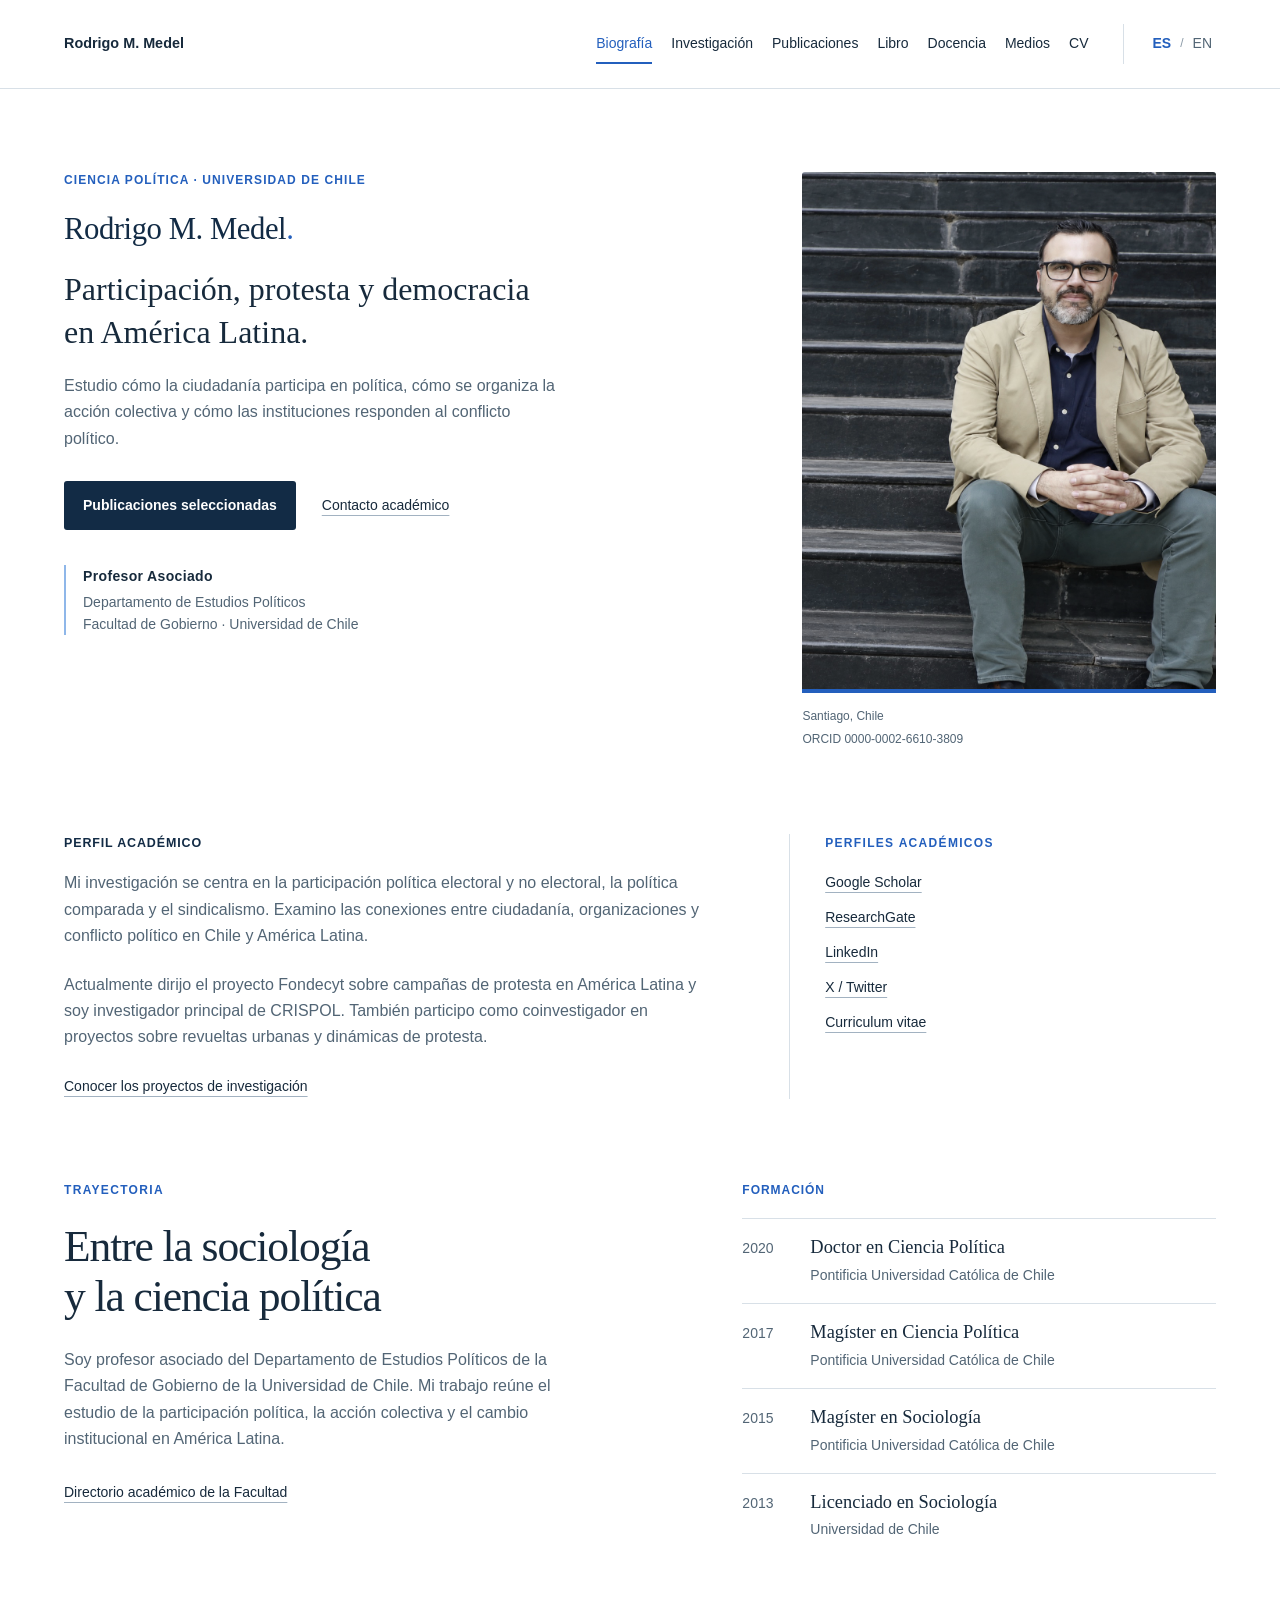
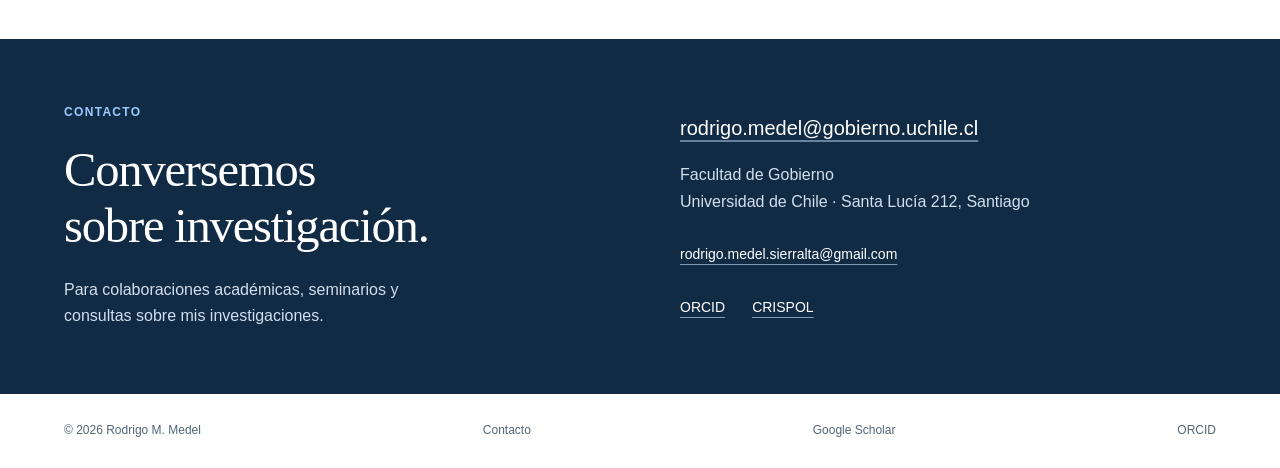
==== index.html @ 1d8770f7 "Add files via upload" ====
<!doctype html>
<html lang="es">
<head>
  <meta charset="utf-8">
  <meta name="viewport" content="width=device-width,initial-scale=1">
  <title>Biografía | Rodrigo M. Medel</title>
  <meta name="description" content="Biografía, formación y contacto de Rodrigo M. Medel, profesor asociado de la Facultad de Gobierno, Universidad de Chile.">
  <meta name="theme-color" content="#122b45">
  <meta property="og:title" content="Biografía | Rodrigo M. Medel">
  <meta property="og:description" content="Biografía, formación y contacto de Rodrigo M. Medel, profesor asociado de la Facultad de Gobierno, Universidad de Chile.">
  <meta property="og:type" content="website">
  <link rel="icon" type="image/svg+xml" href="data:image/svg+xml,%3Csvg xmlns='http://www.w3.org/2000/svg' viewBox='0 0 32 32'%3E%3Crect width='32' height='32' rx='4' fill='%23122b45'/%3E%3Ctext x='16' y='22' text-anchor='middle' font-family='Georgia,serif' font-size='20' fill='white'%3EM%3C/text%3E%3Cpath d='M6 27h20' stroke='%235aacff' stroke-width='2'/%3E%3C/svg%3E">
  <link rel="stylesheet" href="styles.css?v=20261001-1">
  <script src="script.js" defer></script>
  <script type="application/ld+json">{"@context":"https://schema.org","@type":"Person","name":"Rodrigo M. Medel","alternateName":"Rodrigo Medel Sierralta","jobTitle":"Profesor Asociado","affiliation":{"@type":"Organization","name":"Facultad de Gobierno, Universidad de Chile"},"sameAs":["https://orcid.org/0000-0002-6610-3809"],"knowsAbout":["Political participation","Social protest","Labor unions","Political crises","Latin America"]}</script>
</head>
<body data-title-es="Biografía" data-title-en="Biography"><a class="skip-link" href="#contenido" data-en="Skip to content">Saltar al contenido</a><header class="site-header">
    <div class="container header-inner">
      <a href="index.html" class="brand" aria-label="Rodrigo M. Medel, inicio" data-en-aria="Rodrigo M. Medel, home"><span class="brand-name">Rodrigo M. Medel</span></a>
      <nav aria-label="Navegación principal" data-en-aria="Main navigation"><a href="index.html" data-en="Biography" class="active" aria-current="page">Biografía</a><a href="investigacion.html" data-en="Research">Investigación</a><a href="publicaciones.html" data-en="Publications">Publicaciones</a><a href="libro.html" data-en="Book">Libro</a><a href="docencia.html" data-en="Teaching">Docencia</a><a href="medios.html" data-en="Media">Medios</a><a href="cv.html" data-en="CV">CV</a></nav>
      <div class="language-switch" role="group" aria-label="Idioma / Language">
        <button type="button" data-lang="es" aria-pressed="true" aria-label="Español">ES</button><span aria-hidden="true">/</span><button type="button" data-lang="en" aria-pressed="false" aria-label="English">EN</button>
      </div>
    </div>
  </header><main id="contenido"><section class="hero container" id="inicio" aria-labelledby="nombre">
      <div class="hero-copy">
        <p class="eyebrow" data-en="Political science · Universidad de Chile">Ciencia política · Universidad de Chile</p>
        <h1 id="nombre">Rodrigo M. Medel<span class="name-dot">.</span></h1>
        <p class="hero-theme" data-en="Participation, protest and democracy in Latin America.">Participación, protesta y democracia en América Latina.</p>
        <p class="hero-description" data-en="I study how citizens participate in politics, how collective action is organized, and how institutions respond to political conflict.">Estudio cómo la ciudadanía participa en política, cómo se organiza la acción colectiva y cómo las instituciones responden al conflicto político.</p>
        <div class="hero-actions"><a class="button primary" href="publicaciones.html" data-en="Selected publications">Publicaciones seleccionadas</a><a class="text-link" href="#contacto" data-en="Get in touch">Contacto académico</a></div>
        <div class="affiliation"><span class="small-label" data-en="Associate Professor">Profesor Asociado</span><span data-en="Department of Political Studies">Departamento de Estudios Políticos</span><span data-en="Faculty of Government · Universidad de Chile">Facultad de Gobierno · Universidad de Chile</span></div>
      </div>
      <figure class="portrait">
        <div class="portrait-frame"><img src="assets/rodrigo-medel-2026.jpg" width="1060" height="1484" alt="Retrato de Rodrigo Medel Sierralta" data-en-alt="Portrait of Rodrigo Medel Sierralta" fetchpriority="high"></div>
        <figcaption><span data-en="Santiago, Chile">Santiago, Chile</span><a href="https://orcid.org/0000-0002-6610-3809" target="_blank" rel="noopener noreferrer">ORCID 0000-0002-6610-3809</a></figcaption>
      </figure>
    </section><section class="container biography-text"><div><h2 class="biography-heading" data-en="Academic profile">Perfil académico</h2><p  data-en="My research focuses on electoral and non-electoral political participation, comparative politics and labor unionism. I examine the connections between citizenship, organizations and political conflict in Chile and Latin America.">Mi investigación se centra en la participación política electoral y no electoral, la política comparada y el sindicalismo. Examino las conexiones entre ciudadanía, organizaciones y conflicto político en Chile y América Latina.</p><p  data-en="I currently lead the Fondecyt project on protest campaigns in Latin America and serve as a principal investigator at CRISPOL. I also collaborate on research projects on urban uprisings and protest dynamics.">Actualmente dirijo el proyecto Fondecyt sobre campañas de protesta en América Latina y soy investigador principal de CRISPOL. También participo como coinvestigador en proyectos sobre revueltas urbanas y dinámicas de protesta.</p><a class="text-link" href="investigacion.html" data-en="Explore research projects">Conocer los proyectos de investigación</a></div><aside class="profile-panel"><p class="small-label" data-en="Academic profiles">Perfiles académicos</p><a class="text-link" href="https://scholar.google.es/citations?user=nYgItkMAAAAJ&amp;hl=es&amp;oi=ao" target="_blank" rel="noopener noreferrer">Google Scholar</a><a class="text-link" href="https://www.researchgate.net/profile/Rodrigo-Medel-2" target="_blank" rel="noopener noreferrer">ResearchGate</a><a class="text-link" href="https://www.linkedin.com/in/rodrigo-medel-sierralta-3b097529/" target="_blank" rel="noopener noreferrer">LinkedIn</a><a class="text-link" href="https://twitter.com/Rodrigo_Medel_S" target="_blank" rel="noopener noreferrer">X / Twitter</a><a class="text-link" href="cv.html" data-en="Curriculum vitae">Curriculum vitae</a></aside></section><section class="section container about-section" aria-labelledby="about-title"><div><p class="eyebrow" data-en="Background">Trayectoria</p><h2 id="about-title" data-en="Between sociology<br>and political science">Entre la sociología<br>y la ciencia política</h2><p class="about-copy" data-en="I am an Associate Professor in the Department of Political Studies at the Faculty of Government, Universidad de Chile. My work brings together the study of political participation, collective action and institutional change in Latin America.">Soy profesor asociado del Departamento de Estudios Políticos de la Facultad de Gobierno de la Universidad de Chile. Mi trabajo reúne el estudio de la participación política, la acción colectiva y el cambio institucional en América Latina.</p><a class="text-link" href="https://gobierno.uchile.cl/facultad/acerca-de-la-facultad-de-gobierno/cuerpo-academico" target="_blank" rel="noopener noreferrer" data-en="Faculty academic directory">Directorio académico de la Facultad</a></div><div class="education"><p class="small-label" data-en="Education">Formación</p><div class="education-row"><span>2020</span><div><h3 data-en="PhD in Political Science">Doctor en Ciencia Política</h3><p>Pontificia Universidad Católica de Chile</p></div></div><div class="education-row"><span>2017</span><div><h3 data-en="MA in Political Science">Magíster en Ciencia Política</h3><p>Pontificia Universidad Católica de Chile</p></div></div><div class="education-row"><span>2015</span><div><h3 data-en="MA in Sociology">Magíster en Sociología</h3><p>Pontificia Universidad Católica de Chile</p></div></div><div class="education-row"><span>2013</span><div><h3 data-en="BA in Sociology">Licenciado en Sociología</h3><p>Universidad de Chile</p></div></div></div></section><section class="contact-section" id="contacto" aria-labelledby="contact-title"><div class="container contact-layout"><div><p class="eyebrow" data-en="Contact">Contacto</p><h2 id="contact-title" data-en="Let’s talk<br>about research.">Conversemos<br>sobre investigación.</h2><p data-en="For academic collaborations, seminars and inquiries about my research.">Para colaboraciones académicas, seminarios y consultas sobre mis investigaciones.</p></div><div class="contact-links"><a class="email" href="mailto:rodrigo.medel@gobierno.uchile.cl">rodrigo.medel@gobierno.uchile.cl</a><p data-en="Faculty of Government<br>Universidad de Chile · Santa Lucía 212, Santiago">Facultad de Gobierno<br>Universidad de Chile · Santa Lucía 212, Santiago</p><a class="light-link" href="mailto:rodrigo.medel.sierralta@gmail.com">rodrigo.medel.sierralta@gmail.com</a><br><br><a class="light-link" href="https://orcid.org/0000-0002-6610-3809" target="_blank" rel="noopener noreferrer">ORCID</a><a class="light-link" href="https://crispol.cl/equipo/rodrigo-medel/" target="_blank" rel="noopener noreferrer">CRISPOL</a></div></div></section></main><footer class="site-footer container"><span>© 2026 Rodrigo M. Medel</span><a class="text-link" href="index.html#contacto" data-en="Contact">Contacto</a><a class="text-link" href="https://scholar.google.es/citations?user=nYgItkMAAAAJ&amp;hl=es&amp;oi=ao" target="_blank" rel="noopener noreferrer">Google Scholar</a><a class="text-link" href="https://orcid.org/0000-0002-6610-3809" target="_blank" rel="noopener noreferrer">ORCID</a></footer></body></html>
---- styles.css ----
:root{--navy:#122b45;--ink:#172a3c;--muted:#526575;--blue:#235fbd;--pale:#edf3f8;--line:#d8e0e7;--light:#f7f9fc;--serif:Georgia,'Times New Roman',serif;--sans:Inter,-apple-system,BlinkMacSystemFont,'Segoe UI',sans-serif;font-family:var(--sans);color:var(--ink);background:#fff;font-size:16px;font-synthesis:none}
*{box-sizing:border-box}html{scroll-behavior:smooth;scroll-padding-top:105px}body{margin:0;line-height:1.65}a{color:inherit;text-underline-offset:5px}button{font:inherit;cursor:pointer}a,button,summary{-webkit-tap-highlight-color:transparent}a:focus-visible,button:focus-visible,summary:focus-visible{outline:3px solid #3997f2;outline-offset:5px;border-radius:2px}img{max-width:100%;display:block}h1,h2,h3,p,figure{margin:0}h1,h2,h3{font-weight:400}h2{font:clamp(2rem,3.4vw,2.8rem)/1.15 var(--serif);letter-spacing:-.025em}h3{font-family:var(--serif)}.container{width:min(1152px,calc(100% - 96px));margin-inline:auto}.eyebrow,.small-label{font-size:.75rem;font-weight:650;letter-spacing:.11em;text-transform:uppercase}.eyebrow{color:var(--blue);margin-bottom:20px}.skip-link{position:fixed;top:-100px;left:20px;z-index:100;background:var(--navy);color:#fff;padding:12px 20px}.skip-link:focus{top:12px}.site-header{background:rgba(255,255,255,.97);position:sticky;top:0;z-index:20;border-bottom:1px solid var(--line)}.header-inner{display:flex;align-items:center;gap:34px;min-height:88px}.brand{display:flex;align-items:center;gap:15px;text-decoration:none;margin-right:auto;white-space:nowrap}.monogram{font:1.8rem var(--serif);letter-spacing:-.12em}.monogram span{color:var(--blue)}.brand-name{font-size:.9rem;font-weight:600}.site-header nav{display:flex;gap:28px}.site-header nav a{font-size:.875rem;text-decoration:none;position:relative;padding:9px 0}.site-header nav a:hover,.site-header nav a.active{color:var(--blue)}.site-header nav a.active:after{position:absolute;content:'';height:2px;background:var(--blue);bottom:1px;left:0;right:0}.language-switch{display:flex;align-items:center;gap:5px;border-left:1px solid var(--line);padding-left:25px}.language-switch button{padding:8px 4px;background:none;border:0;font-size:.875rem;color:var(--muted)}.language-switch button[aria-pressed=true]{color:var(--blue);font-weight:750}.language-switch>span{color:#8a99a6;font-size:.75rem}.hero{display:grid;grid-template-columns:minmax(0,1.4fr) minmax(270px,.9fr);gap:95px;padding-block:76px 64px;align-items:start}.hero-copy{padding-top:6px}.hero .eyebrow{font-size:.75rem;letter-spacing:.09em}.hero h1{font:clamp(2.3rem,4vw,3.5rem)/1.16 var(--serif);letter-spacing:-.025em;color:var(--navy);margin-bottom:22px}.name-dot{color:var(--blue)}.hero-theme{font:clamp(1.5rem,2.5vw,2rem)/1.35 var(--serif);max-width:490px;margin-bottom:19px}.hero-description{font-size:1rem;color:var(--muted);max-width:500px}.hero-actions{display:flex;align-items:center;gap:26px;flex-wrap:wrap;margin-top:29px}.button{display:inline-flex;align-items:center;justify-content:center;padding:12px 18px;text-decoration:none;font-size:.875rem;font-weight:550;min-height:46px;border:1px solid transparent;border-radius:3px}.primary{background:var(--navy);color:white}.primary:hover{background:var(--blue)}.text-link{font-size:.875rem;text-decoration:underline;text-decoration-color:#a2b2c1}.text-link:hover{color:var(--blue);text-decoration-color:var(--blue)}.affiliation{margin-top:35px;border-left:2px solid #8fb7e9;padding-left:17px;display:flex;flex-direction:column;font-size:.875rem;color:var(--muted);line-height:1.6}.affiliation .small-label{letter-spacing:.025em;text-transform:none;font-size:.875rem;color:var(--ink);font-weight:650;margin-bottom:3px}.portrait{padding-top:7px}.portrait-frame{position:relative;background:var(--pale);border-radius:3px 3px 0 0;overflow:hidden;aspect-ratio:4/5}.portrait-frame img{width:100%;height:100%;object-fit:cover;object-position:50% 35%;filter:saturate(.72)}.portrait figcaption{display:flex;flex-direction:column;gap:3px;font-size:.75rem;line-height:1.7;color:var(--muted);padding-top:13px;border-top:4px solid var(--blue)}.portrait figcaption a{text-decoration:none;font-size:.75rem}.portrait figcaption a:hover{text-decoration:underline}.research-strip{background:var(--pale);border-block:1px solid var(--line)}.strip-inner{display:flex;align-items:center;justify-content:space-between;gap:24px;padding-block:22px}.strip-inner p{font:1.25rem/1.4 var(--serif)}.strip-inner>span{font-size:.75rem;letter-spacing:.06em;text-transform:uppercase;color:var(--muted);white-space:nowrap}.section{padding-block:82px}.section-heading{display:flex;align-items:end;justify-content:space-between;gap:60px;margin-bottom:40px}.section-heading .eyebrow{margin-bottom:13px}.section-intro{max-width:410px;color:var(--muted);font-size:1rem;line-height:1.75}.research-grid{display:grid;grid-template-columns:repeat(3,minmax(0,1fr));gap:44px}.research-item{border-top:1px solid var(--line);padding-top:22px;display:flex;flex-direction:column;align-items:start}.item-number{font-size:.75rem;color:var(--blue);margin-bottom:17px;font-variant-numeric:tabular-nums}.research-item h3{font-size:1.6rem;line-height:1.25;letter-spacing:-.02em;min-height:2.5em;margin-bottom:18px}.research-item p{font-size:1rem;color:var(--muted);line-height:1.75;margin-bottom:22px}.topic-label{font-size:.75rem;color:var(--blue);margin-top:auto}.project-section{background:var(--navy);color:#fff}.project-layout{padding-block:65px;display:grid;grid-template-columns:minmax(0,1.8fr) minmax(0,1fr);gap:100px}.project-section .eyebrow{color:#9dc9ff;font-size:.75rem}.project-main h2{font-size:clamp(2rem,3.2vw,2.9rem);margin-bottom:23px}.project-main>p:not(.eyebrow){color:#d1dfed;max-width:590px;font-size:1rem}.project-meta{margin-top:25px;display:flex;gap:14px 25px;flex-wrap:wrap;font-size:.875rem;color:#a9c3df}.project-main .light-link{display:inline-block;margin-top:23px}.light-link{color:#fff;font-size:.875rem;text-decoration-color:#829bb5}.light-link:hover{text-decoration-color:#fff}.project-aside{border-left:1px solid #466079;padding-left:36px;align-self:center}.project-aside>.small-label{font-size:.75rem;color:#a9c3df;margin-bottom:13px}.project-aside h3{font-size:2.3rem;line-height:1.2;margin-bottom:15px}.project-aside p:not(.small-label){font-size:.875rem;color:#d1dfed;margin-bottom:23px}.filter-row{display:flex;align-items:center;justify-content:space-between;gap:18px;margin-bottom:6px}.publication-filters{display:flex;gap:7px;flex-wrap:wrap}.publication-filters button{border:1px solid transparent;background:transparent;border-radius:3px;padding:7px 14px;min-height:40px;color:var(--muted);font-size:.875rem}.publication-filters button[aria-pressed=true]{background:var(--navy);color:white}.publication-filters button:not([aria-pressed=true]):hover{background:var(--pale);color:var(--ink)}.result-count{font-size:.75rem;color:var(--muted);white-space:nowrap}.publication-list{margin-top:24px;border-top:1px solid var(--line)}.publication{display:grid;grid-template-columns:72px minmax(0,1fr) 105px;gap:25px;padding-block:32px;border-bottom:1px solid var(--line);align-items:start}.publication[hidden]{display:none}.publication-year{font:1.55rem/1.3 var(--serif);padding-top:4px;color:var(--blue)}.publication-year span{display:block;font:.75rem/1.4 var(--sans);color:var(--muted);margin-top:7px}.journal{font-size:.75rem;font-weight:650;text-transform:uppercase;letter-spacing:.075em;color:var(--muted);margin-bottom:10px}.publication-content h3{font-size:1.4375rem;line-height:1.3;letter-spacing:-.01em}.publication-content h3 a{text-decoration:none}.publication-content h3 a:hover{color:var(--blue);text-decoration:underline;text-decoration-thickness:1px}.authors{font-size:.875rem;color:var(--muted);margin-top:10px}.publication-summary{font-size:1rem;color:var(--muted);line-height:1.7;max-width:740px;margin-top:13px}.article-link{font-size:.875rem;margin-top:5px;white-space:nowrap;text-decoration-color:#a2b2c1}.article-link:hover{color:var(--blue)}.award-label,.accepted-label,.data-label{display:inline-block;margin-top:16px;font-size:.75rem;padding:3px 8px;line-height:1.6;letter-spacing:.02em;background:var(--pale);color:#294f79;border:1px solid #d5e2ef;border-radius:2px}.accepted-label{background:var(--light);color:var(--muted);border-color:var(--line)}.publication details{margin-top:13px;color:var(--muted);font-size:.875rem}.publication summary{cursor:pointer;display:list-item;width:fit-content}.publication details p{margin-top:8px;max-width:630px}.teaching-section{background:var(--light);border-block:1px solid var(--line);padding-block:75px}.course-grid{display:grid;grid-template-columns:repeat(2,minmax(0,1fr));gap:28px}.course{background:#fff;border:1px solid var(--line);border-radius:3px;padding:30px;display:flex;flex-direction:column}.course-top{display:flex;justify-content:space-between;gap:20px;font-size:.75rem;color:var(--muted);margin-bottom:25px}.course-top>span:first-child{color:var(--blue);font-weight:650}.course h3{font-size:1.65rem;line-height:1.25;margin-bottom:17px}.course>p{font-size:1rem;color:var(--muted);margin-bottom:25px}.course-bottom{padding-top:17px;border-top:1px solid var(--line);font-size:.75rem;color:var(--muted);margin-top:auto}.teaching-note{font-size:.875rem;color:var(--muted);margin-top:22px}.about-section{display:grid;grid-template-columns:1.2fr 1fr;gap:110px}.about-copy{color:var(--muted);font-size:1rem;margin-block:26px;max-width:510px}.education>.small-label{color:var(--blue);font-size:.75rem;letter-spacing:.08em;margin-bottom:17px}.education-row{display:grid;grid-template-columns:48px 1fr;gap:20px;border-top:1px solid var(--line);padding-block:16px}.education-row>span{font-size:.875rem;color:var(--muted);padding-top:2px}.education-row h3{font-size:1.15rem;line-height:1.4;margin-bottom:3px}.education-row p{font-size:.875rem;color:var(--muted)}.contact-section{background:var(--navy);color:white;padding-block:64px}.contact-layout{display:grid;grid-template-columns:1fr 1fr;gap:80px;align-items:center}.contact-section .eyebrow{color:#9dc9ff}.contact-section h2{font-size:clamp(2.2rem,3.8vw,3.2rem);margin-bottom:22px}.contact-section p:not(.eyebrow){font-size:1rem;color:#d1dfed;max-width:390px}.contact-links .email{font:clamp(1rem,1.65vw,1.25rem)/1.5 var(--sans);overflow-wrap:anywhere;text-decoration:underline;text-decoration-color:#68819c}.contact-links>p{margin-block:19px 26px}.contact-links .light-link+.light-link{margin-left:27px}.site-footer{display:flex;align-items:center;justify-content:space-between;gap:20px;padding-block:27px;color:var(--muted);font-size:.75rem}.site-footer a{text-decoration:none}.site-footer a:hover{text-decoration:underline}.photo-credit{font-size:.75rem;text-align:center}
@media(min-width:1450px){.hero{padding-block:90px 78px}.hero h1{font-size:3.5rem}.portrait-frame{max-height:510px}.hero-copy{padding-top:15px}}
@media(max-width:1050px){.container{width:calc(100% - 64px)}.header-inner{gap:23px}.site-header nav{gap:18px}.brand-name{display:inline}.hero{gap:50px;padding-top:65px}.hero h1{font-size:3.1rem}.hero-actions{gap:18px}.project-layout{gap:55px}.about-section{gap:60px}.research-grid{gap:28px}.contact-layout{gap:45px}}
@media(max-width:760px){html{scroll-padding-top:140px}.container{width:calc(100% - 40px)}.header-inner{flex-wrap:wrap;gap:0;padding-block:12px;min-height:105px}.brand{order:0;flex:1}.brand-name{display:inline;font-size:.875rem}.language-switch{order:1;border:0;padding-left:12px}.site-header nav{order:2;flex-basis:100%;gap:0 12px;flex-wrap:wrap;justify-content:space-between;margin-top:4px}.site-header nav a{font-size:.875rem}.monogram{font-size:1.65rem}.hero{grid-template-columns:minmax(0,1.2fr) minmax(150px,.75fr);gap:27px;padding-block:44px}.hero .eyebrow{font-size:.75rem;letter-spacing:.045em}.hero h1{font-size:clamp(2.2rem,5vw,3.1rem);margin-bottom:20px}.hero-theme{font-size:1.4rem}.hero-description{font-size:1rem}.hero-actions{gap:16px;margin-top:22px}.hero-actions .button{padding:10px 13px;font-size:.875rem}.affiliation{margin-top:27px;font-size:.75rem}.portrait{padding-top:12px}.portrait figcaption{font-size:.75rem}.portrait figcaption a{font-size:.75rem;overflow-wrap:anywhere}.strip-inner{padding-block:18px}.strip-inner p{font-size:1.1rem}.strip-inner>span{display:none}.section{padding-block:58px}.section-heading{flex-direction:column;align-items:start;gap:20px;margin-bottom:30px}.section-intro{max-width:580px}.research-grid{grid-template-columns:1fr;gap:27px}.research-item{display:grid;grid-template-columns:28px minmax(0,1fr);column-gap:15px;padding-top:22px}.item-number{grid-column:1;grid-row:1;padding-top:4px}.research-item h3{grid-column:2;min-height:0;font-size:1.5rem;margin-bottom:12px}.research-item p{grid-column:2;margin-bottom:15px}.research-item .topic-label{grid-column:2}.project-layout{grid-template-columns:1fr;gap:35px;padding-block:45px}.project-aside{border-left:0;border-top:1px solid #466079;padding:27px 0 0}.project-aside h3{font-size:1.8rem}.project-aside p{max-width:570px}.project-main h2{font-size:2.2rem}.publication{grid-template-columns:52px minmax(0,1fr);gap:19px;padding-block:25px}.publication-year{font-size:1.25rem}.publication-content h3{font-size:1.25rem}.article-link{grid-column:2;margin-top:0;width:fit-content}.journal{font-size:.75rem}.filter-row{align-items:start}.publication-filters{gap:4px}.publication-filters button{padding:7px 9px;font-size:.75rem}.result-count{padding-top:11px;font-size:.75rem}.teaching-section{padding-block:55px}.course-grid{grid-template-columns:1fr;gap:18px}.course{padding:25px}.course h3{font-size:1.5rem}.about-section{grid-template-columns:1fr;gap:40px}.contact-section{padding-block:45px}.contact-layout{grid-template-columns:1fr;gap:35px}.contact-links .email{font-size:1rem}.site-footer{flex-wrap:wrap;font-size:.75rem}.photo-credit{order:3;flex-basis:100%;text-align:left;font-size:.75rem}}
@media(max-width:520px){.hero{grid-template-columns:1fr;gap:34px}.hero h1{font-size:clamp(2rem,8.5vw,2.75rem);overflow-wrap:anywhere}.hero-theme{font-size:1.6rem;max-width:360px}.hero-description{max-width:430px}.portrait{width:100%;padding-top:0;display:grid;grid-template-columns:125px 1fr;gap:18px;align-items:end}.portrait-frame{aspect-ratio:4/5;border-radius:3px}.portrait figcaption{border-top:0;padding-top:0;border-left:2px solid var(--blue);padding-left:13px;font-size:.75rem}.portrait figcaption a{font-size:.75rem}.affiliation{margin-top:26px}.filter-row{display:block}.result-count{display:block;padding-top:13px}.publication-list{margin-top:16px}.course-top{font-size:.75rem}.research-item p,.publication-summary{font-size:1rem}}
@media(prefers-reduced-motion:reduce){html{scroll-behavior:auto}}
@media print{.site-header,.hero-actions,.publication-filters,.result-count,.site-footer,.article-link{display:none}.container{width:100%}.hero{padding-block:20px;gap:30px}.section,.teaching-section,.contact-section{padding-block:25px}.project-section,.contact-section{background:white;color:var(--ink)}.project-section p,.contact-section p,.project-section a,.contact-section a,.project-meta{color:var(--muted)!important}.publication[hidden]{display:grid}.publication,.course{break-inside:avoid}}
/* Separate academic pages retain the established typography and palette. */
.site-header nav{gap:19px}.page-heading{padding-block:62px 38px;border-bottom:1px solid var(--line);margin-bottom:35px}.page-heading h1{font:clamp(2.5rem,5vw,4rem)/1.1 var(--serif);letter-spacing:-.035em;color:var(--navy);margin-bottom:20px}.page-intro{font-size:1rem;max-width:740px;color:var(--muted)}.section-heading h1{font:clamp(2rem,3.4vw,2.8rem)/1.15 var(--serif);letter-spacing:-.025em}.biography-text{display:grid;grid-template-columns:1.5fr 1fr;gap:85px;padding-top:58px}.biography-text>div>p{font-size:1rem;color:var(--muted);margin-bottom:22px}.profile-panel{border-left:1px solid var(--line);padding-left:35px;display:flex;flex-direction:column;gap:12px;align-items:start}.profile-panel>.small-label{color:var(--blue);margin-bottom:5px}.academic-list{border-top:1px solid var(--line)}.academic-row{display:grid;grid-template-columns:115px minmax(0,1fr);gap:28px;padding-block:25px;border-bottom:1px solid var(--line)}.row-period{font-size:.875rem;color:var(--blue);padding-top:3px;font-variant-numeric:tabular-nums}.academic-row h3{font:1.4rem/1.4 var(--serif);letter-spacing:-.015em}.row-role{font-size:.875rem;color:var(--blue);margin-top:10px}.row-meta{font-size:.875rem;color:var(--muted);margin-top:8px}.publication-title{text-decoration:none}.publication-title:hover{color:var(--blue);text-decoration:underline}.publication-content>.text-link{display:inline-block;margin-top:12px}.publication-page,.archive-page{padding-bottom:75px}.teaching-history>h2{margin:50px 0 25px}.teaching-history>h2:first-child{margin-top:0}.teaching-entry{font-size:1rem;color:var(--ink)}.media-row{grid-template-columns:70px minmax(0,1fr) 60px}.book-layout{display:grid;grid-template-columns:330px minmax(0,1fr);gap:75px;padding-block:10px 85px}.book-cover{background:var(--light);padding:22px;align-self:start;border:1px solid var(--line)}.book-cover img{width:100%;height:auto;object-fit:contain}.book-description>p{color:var(--muted);font-size:1rem;margin-bottom:23px}.book-description .book-editors{font-size:.875rem;color:var(--blue);font-weight:600}.book-description .hero-actions{margin-top:32px}.cv-page{padding-block:10px 80px}.cv-page .course h2{font-size:2rem;margin-bottom:17px}.cv-page .course>p{margin:0;color:var(--muted)}.cv-page .course .hero-actions{margin-top:25px}.cv-links{display:flex;gap:28px;flex-wrap:wrap;margin-top:32px}.site-footer{flex-wrap:wrap}.site-footer a{font-size:.75rem}
@media(max-width:1050px){.site-header nav{gap:13px}.header-inner{gap:20px}.book-layout{grid-template-columns:280px minmax(0,1fr);gap:40px}.biography-text{gap:45px}}
@media(max-width:760px){html{scroll-padding-top:170px}.site-header nav{gap:1px 18px;justify-content:flex-start}.header-inner{gap:0}.page-heading{padding-block:37px 25px;margin-bottom:26px}.biography-text{grid-template-columns:1fr;gap:28px;padding-top:38px}.profile-panel{border-left:0;border-top:1px solid var(--line);padding:23px 0 0;flex-direction:row;flex-wrap:wrap;gap:12px 25px}.profile-panel>.small-label{flex-basis:100%}.academic-row{grid-template-columns:88px minmax(0,1fr);gap:18px;padding-block:22px}.academic-row h3{font-size:1.25rem}.media-row{grid-template-columns:48px minmax(0,1fr);gap:14px}.media-row>.article-link{grid-column:2}.book-layout{grid-template-columns:1fr;gap:30px;padding-bottom:55px}.book-cover{max-width:300px;margin:auto}.book-description{max-width:600px}.publication-page,.archive-page{padding-bottom:50px}}
@media(max-width:420px){.site-header nav{gap:1px 14px}.academic-row{grid-template-columns:1fr;gap:10px}.media-row>.article-link{grid-column:1}.academic-row .row-period{font-size:.75rem}.media-row{gap:8px}.book-cover{max-width:260px}}

@media(max-width:900px){.header-inner{flex-wrap:wrap;gap:0;padding-block:12px}.brand{flex:1}.site-header nav{order:2;flex-basis:100%;flex-wrap:wrap;gap:1px 18px;justify-content:flex-start;margin-top:4px}.language-switch{order:1}.brand-name{display:inline}}

/* Smaller name and a quiet transition into the academic profile. */
.hero h1{font-size:clamp(1.75rem,2.4vw,2.125rem);line-height:1.2;letter-spacing:-.015em;font-weight:400;margin-bottom:20px}
.biography-heading{font:600 .78rem/1.5 var(--sans);letter-spacing:.07em;text-transform:uppercase;color:var(--navy);margin:0 0 18px}
.biography-text{padding-top:20px}
@media(max-width:760px){.hero h1{font-size:clamp(1.6rem,5.2vw,1.85rem)}.biography-text{padding-top:14px}}
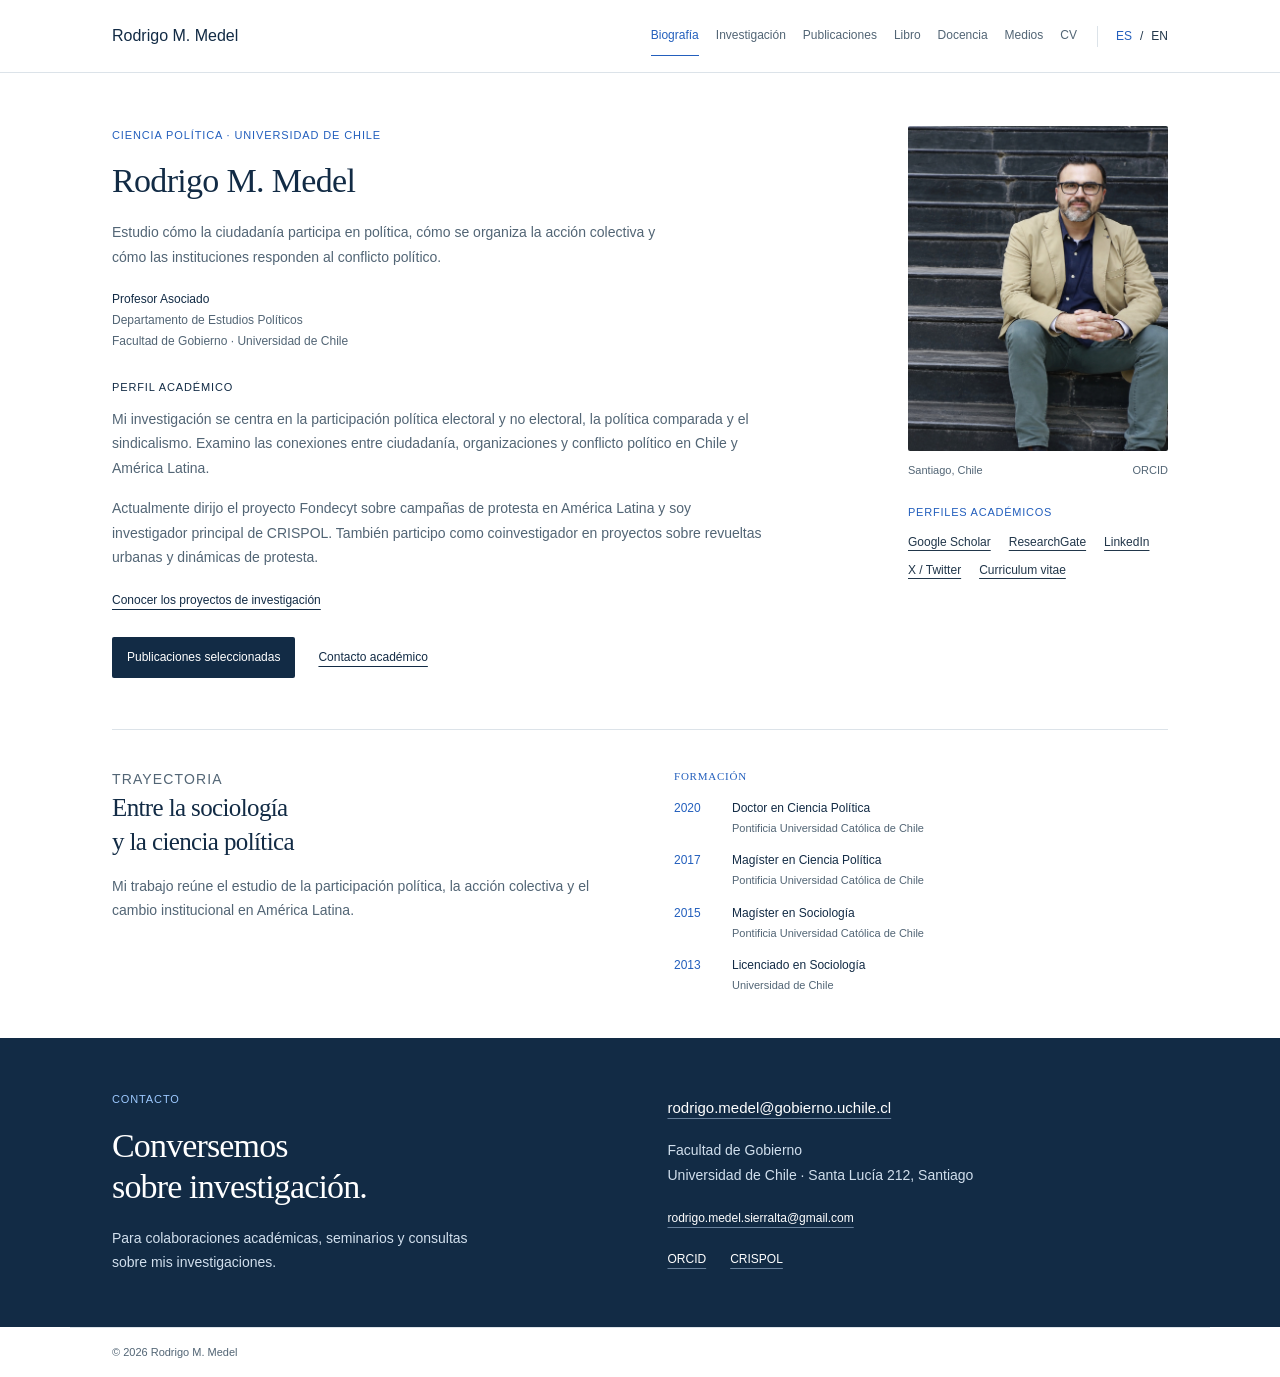
==== commit 011b2fe1: "Add files via upload" ====
--- a/index.html
+++ b/index.html
@@ -11,28 +11,49 @@
   <meta property="og:type" content="website">
   <link rel="icon" type="image/svg+xml" href="data:image/svg+xml,%3Csvg xmlns='http://www.w3.org/2000/svg' viewBox='0 0 32 32'%3E%3Crect width='32' height='32' rx='4' fill='%23122b45'/%3E%3Ctext x='16' y='22' text-anchor='middle' font-family='Georgia,serif' font-size='20' fill='white'%3EM%3C/text%3E%3Cpath d='M6 27h20' stroke='%235aacff' stroke-width='2'/%3E%3C/svg%3E">
   <link rel="stylesheet" href="styles.css?v=20261001-1">
+  <link rel="stylesheet" href="portada.css?v=20261001-2">
   <script src="script.js" defer></script>
   <script type="application/ld+json">{"@context":"https://schema.org","@type":"Person","name":"Rodrigo M. Medel","alternateName":"Rodrigo Medel Sierralta","jobTitle":"Profesor Asociado","affiliation":{"@type":"Organization","name":"Facultad de Gobierno, Universidad de Chile"},"sameAs":["https://orcid.org/0000-0002-6610-3809"],"knowsAbout":["Political participation","Social protest","Labor unions","Political crises","Latin America"]}</script>
 </head>
-<body data-title-es="Biografía" data-title-en="Biography"><a class="skip-link" href="#contenido" data-en="Skip to content">Saltar al contenido</a><header class="site-header">
-    <div class="container header-inner">
-      <a href="index.html" class="brand" aria-label="Rodrigo M. Medel, inicio" data-en-aria="Rodrigo M. Medel, home"><span class="brand-name">Rodrigo M. Medel</span></a>
-      <nav aria-label="Navegación principal" data-en-aria="Main navigation"><a href="index.html" data-en="Biography" class="active" aria-current="page">Biografía</a><a href="investigacion.html" data-en="Research">Investigación</a><a href="publicaciones.html" data-en="Publications">Publicaciones</a><a href="libro.html" data-en="Book">Libro</a><a href="docencia.html" data-en="Teaching">Docencia</a><a href="medios.html" data-en="Media">Medios</a><a href="cv.html" data-en="CV">CV</a></nav>
-      <div class="language-switch" role="group" aria-label="Idioma / Language">
-        <button type="button" data-lang="es" aria-pressed="true" aria-label="Español">ES</button><span aria-hidden="true">/</span><button type="button" data-lang="en" aria-pressed="false" aria-label="English">EN</button>
+<body data-title-es="Biografía" data-title-en="Biography"><a class="skip-link" href="#contenido" data-en="Skip to content">Saltar al contenido</a>
+<div id="rodrigo-website" lang="es">
+  
+  <header class="rb-header"><div class="rb-container rb-header-inner">
+    <a class="rb-brand" href="index.html">Rodrigo M. Medel</a>
+    <nav class="rb-nav" aria-label="Navegación principal"><a  aria-current="page" data-en="Biography" href="index.html">Biografía</a><a  data-en="Research" href="investigacion.html">Investigación</a><a  data-en="Publications" href="publicaciones.html">Publicaciones</a><a  data-en="Book" href="libro.html">Libro</a><a  data-en="Teaching" href="docencia.html">Docencia</a><a  data-en="Media" href="medios.html">Medios</a><a  href="cv.html">CV</a></nav>
+    <div class="rb-languages" aria-label="Idioma"><button  type="button" data-lang="es" aria-pressed="true">ES</button><span>/</span><button  type="button" data-lang="en" aria-pressed="false">EN</button></div>
+  </div></header>
+  <main id="contenido">
+    <section data-view="bio">
+      <div class="rb-container rb-hero">
+        <div>
+          <p class="rb-eyebrow" data-en="Political science · Universidad de Chile">Ciencia política · Universidad de Chile</p>
+          <h1 class="rb-name">Rodrigo M. Medel</h1>
+          <p class="rb-theme" data-en="I study how citizens participate in politics, how collective action is organized and how institutions respond to political conflict.">Estudio cómo la ciudadanía participa en política, cómo se organiza la acción colectiva y cómo las instituciones responden al conflicto político.</p>
+          <p class="rb-affiliation"><strong data-en="Associate Professor">Profesor Asociado</strong><br><span data-en="Department of Political Studies">Departamento de Estudios Políticos</span><br><span data-en="Faculty of Government · Universidad de Chile">Facultad de Gobierno · Universidad de Chile</span></p>
+          <div class="rb-copy">
+            <h2 class="rb-profile-label" data-en="Academic profile">Perfil académico</h2>
+            <p data-en="My research focuses on electoral and non-electoral political participation, comparative politics and labor unionism. I examine the connections between citizenship, organizations and political conflict in Chile and Latin America.">Mi investigación se centra en la participación política electoral y no electoral, la política comparada y el sindicalismo. Examino las conexiones entre ciudadanía, organizaciones y conflicto político en Chile y América Latina.</p>
+            <p data-en="I currently lead the Fondecyt project on protest campaigns in Latin America and serve as a principal investigator at CRISPOL. I also collaborate on research projects on urban uprisings and protest dynamics.">Actualmente dirijo el proyecto Fondecyt sobre campañas de protesta en América Latina y soy investigador principal de CRISPOL. También participo como coinvestigador en proyectos sobre revueltas urbanas y dinámicas de protesta.</p>
+            <a class="rb-project-link" data-en="Explore research projects" href="investigacion.html">Conocer los proyectos de investigación</a>
+          </div>
+          <div class="rb-actions"><a class="rb-primary" data-en="Selected publications" href="publicaciones.html">Publicaciones seleccionadas</a><a class="rb-contact-link" href="mailto:rodrigo.medel@gobierno.uchile.cl" data-en="Academic contact">Contacto académico</a></div>
+        </div>
+        <aside class="rb-aside">
+          <figure class="rb-portrait"><div class="rb-photo"><img src="assets/rodrigo-medel-2026.jpg" width="1060" height="1484" decoding="async" alt="Rodrigo Medel Sierralta"></div><figcaption><span>Santiago, Chile</span><a href="https://orcid.org/0000-0002-6610-3809" target="_blank" rel="noopener">ORCID</a></figcaption></figure>
+          <div class="rb-profile-links"><p data-en="Academic profiles">Perfiles académicos</p><div><a  href="https://scholar.google.es/citations?user=nYgItkMAAAAJ&amp;hl=es&amp;oi=ao" target="_blank" rel="noopener">Google Scholar</a><a  href="https://www.researchgate.net/profile/Rodrigo-Medel-2" target="_blank" rel="noopener">ResearchGate</a><a  href="https://www.linkedin.com/in/rodrigo-medel-sierralta-3b097529/" target="_blank" rel="noopener">LinkedIn</a><a  href="https://twitter.com/Rodrigo_Medel_S" target="_blank" rel="noopener">X / Twitter</a><a  href="cv.html">Curriculum vitae</a></div></div>
+        </aside>
       </div>
-    </div>
-  </header><main id="contenido"><section class="hero container" id="inicio" aria-labelledby="nombre">
-      <div class="hero-copy">
-        <p class="eyebrow" data-en="Political science · Universidad de Chile">Ciencia política · Universidad de Chile</p>
-        <h1 id="nombre">Rodrigo M. Medel<span class="name-dot">.</span></h1>
-        <p class="hero-theme" data-en="Participation, protest and democracy in Latin America.">Participación, protesta y democracia en América Latina.</p>
-        <p class="hero-description" data-en="I study how citizens participate in politics, how collective action is organized, and how institutions respond to political conflict.">Estudio cómo la ciudadanía participa en política, cómo se organiza la acción colectiva y cómo las instituciones responden al conflicto político.</p>
-        <div class="hero-actions"><a class="button primary" href="publicaciones.html" data-en="Selected publications">Publicaciones seleccionadas</a><a class="text-link" href="#contacto" data-en="Get in touch">Contacto académico</a></div>
-        <div class="affiliation"><span class="small-label" data-en="Associate Professor">Profesor Asociado</span><span data-en="Department of Political Studies">Departamento de Estudios Políticos</span><span data-en="Faculty of Government · Universidad de Chile">Facultad de Gobierno · Universidad de Chile</span></div>
-      </div>
-      <figure class="portrait">
-        <div class="portrait-frame"><img src="assets/rodrigo-medel-2026.jpg" width="1060" height="1484" alt="Retrato de Rodrigo Medel Sierralta" data-en-alt="Portrait of Rodrigo Medel Sierralta" fetchpriority="high"></div>
-        <figcaption><span data-en="Santiago, Chile">Santiago, Chile</span><a href="https://orcid.org/0000-0002-6610-3809" target="_blank" rel="noopener noreferrer">ORCID 0000-0002-6610-3809</a></figcaption>
-      </figure>
-    </section><section class="container biography-text"><div><h2 class="biography-heading" data-en="Academic profile">Perfil académico</h2><p  data-en="My research focuses on electoral and non-electoral political participation, comparative politics and labor unionism. I examine the connections between citizenship, organizations and political conflict in Chile and Latin America.">Mi investigación se centra en la participación política electoral y no electoral, la política comparada y el sindicalismo. Examino las conexiones entre ciudadanía, organizaciones y conflicto político en Chile y América Latina.</p><p  data-en="I currently lead the Fondecyt project on protest campaigns in Latin America and serve as a principal investigator at CRISPOL. I also collaborate on research projects on urban uprisings and protest dynamics.">Actualmente dirijo el proyecto Fondecyt sobre campañas de protesta en América Latina y soy investigador principal de CRISPOL. También participo como coinvestigador en proyectos sobre revueltas urbanas y dinámicas de protesta.</p><a class="text-link" href="investigacion.html" data-en="Explore research projects">Conocer los proyectos de investigación</a></div><aside class="profile-panel"><p class="small-label" data-en="Academic profiles">Perfiles académicos</p><a class="text-link" href="https://scholar.google.es/citations?user=nYgItkMAAAAJ&amp;hl=es&amp;oi=ao" target="_blank" rel="noopener noreferrer">Google Scholar</a><a class="text-link" href="https://www.researchgate.net/profile/Rodrigo-Medel-2" target="_blank" rel="noopener noreferrer">ResearchGate</a><a class="text-link" href="https://www.linkedin.com/in/rodrigo-medel-sierralta-3b097529/" target="_blank" rel="noopener noreferrer">LinkedIn</a><a class="text-link" href="https://twitter.com/Rodrigo_Medel_S" target="_blank" rel="noopener noreferrer">X / Twitter</a><a class="text-link" href="cv.html" data-en="Curriculum vitae">Curriculum vitae</a></aside></section><section class="section container about-section" aria-labelledby="about-title"><div><p class="eyebrow" data-en="Background">Trayectoria</p><h2 id="about-title" data-en="Between sociology<br>and political science">Entre la sociología<br>y la ciencia política</h2><p class="about-copy" data-en="I am an Associate Professor in the Department of Political Studies at the Faculty of Government, Universidad de Chile. My work brings together the study of political participation, collective action and institutional change in Latin America.">Soy profesor asociado del Departamento de Estudios Políticos de la Facultad de Gobierno de la Universidad de Chile. Mi trabajo reúne el estudio de la participación política, la acción colectiva y el cambio institucional en América Latina.</p><a class="text-link" href="https://gobierno.uchile.cl/facultad/acerca-de-la-facultad-de-gobierno/cuerpo-academico" target="_blank" rel="noopener noreferrer" data-en="Faculty academic directory">Directorio académico de la Facultad</a></div><div class="education"><p class="small-label" data-en="Education">Formación</p><div class="education-row"><span>2020</span><div><h3 data-en="PhD in Political Science">Doctor en Ciencia Política</h3><p>Pontificia Universidad Católica de Chile</p></div></div><div class="education-row"><span>2017</span><div><h3 data-en="MA in Political Science">Magíster en Ciencia Política</h3><p>Pontificia Universidad Católica de Chile</p></div></div><div class="education-row"><span>2015</span><div><h3 data-en="MA in Sociology">Magíster en Sociología</h3><p>Pontificia Universidad Católica de Chile</p></div></div><div class="education-row"><span>2013</span><div><h3 data-en="BA in Sociology">Licenciado en Sociología</h3><p>Universidad de Chile</p></div></div></div></section><section class="contact-section" id="contacto" aria-labelledby="contact-title"><div class="container contact-layout"><div><p class="eyebrow" data-en="Contact">Contacto</p><h2 id="contact-title" data-en="Let’s talk<br>about research.">Conversemos<br>sobre investigación.</h2><p data-en="For academic collaborations, seminars and inquiries about my research.">Para colaboraciones académicas, seminarios y consultas sobre mis investigaciones.</p></div><div class="contact-links"><a class="email" href="mailto:rodrigo.medel@gobierno.uchile.cl">rodrigo.medel@gobierno.uchile.cl</a><p data-en="Faculty of Government<br>Universidad de Chile · Santa Lucía 212, Santiago">Facultad de Gobierno<br>Universidad de Chile · Santa Lucía 212, Santiago</p><a class="light-link" href="mailto:rodrigo.medel.sierralta@gmail.com">rodrigo.medel.sierralta@gmail.com</a><br><br><a class="light-link" href="https://orcid.org/0000-0002-6610-3809" target="_blank" rel="noopener noreferrer">ORCID</a><a class="light-link" href="https://crispol.cl/equipo/rodrigo-medel/" target="_blank" rel="noopener noreferrer">CRISPOL</a></div></div></section></main><footer class="site-footer container"><span>© 2026 Rodrigo M. Medel</span><a class="text-link" href="index.html#contacto" data-en="Contact">Contacto</a><a class="text-link" href="https://scholar.google.es/citations?user=nYgItkMAAAAJ&amp;hl=es&amp;oi=ao" target="_blank" rel="noopener noreferrer">Google Scholar</a><a class="text-link" href="https://orcid.org/0000-0002-6610-3809" target="_blank" rel="noopener noreferrer">ORCID</a></footer></body></html>+      <div class="rb-container"><section class="rb-background">
+        <div><p class="rb-eyebrow" data-en="Background">Trayectoria</p><h2 class="rb-section-title" data-en="Between sociology<br>and political science">Entre la sociología<br>y la ciencia política</h2><p data-en="My work brings together the study of political participation, collective action and institutional change in Latin America.">Mi trabajo reúne el estudio de la participación política, la acción colectiva y el cambio institucional en América Latina.</p></div>
+        <div><h3 class="rb-education-label" data-en="Education">Formación</h3><div class="rb-education"><time>2020</time><div><span data-en="PhD in Political Science">Doctor en Ciencia Política</span><small>Pontificia Universidad Católica de Chile</small></div><time>2017</time><div><span data-en="MA in Political Science">Magíster en Ciencia Política</span><small>Pontificia Universidad Católica de Chile</small></div><time>2015</time><div><span data-en="MA in Sociology">Magíster en Sociología</span><small>Pontificia Universidad Católica de Chile</small></div><time>2013</time><div><span data-en="BA in Sociology">Licenciado en Sociología</span><small>Universidad de Chile</small></div></div></div>
+      </section></div>
+      <section class="rb-contact" id="contacto"><div class="rb-container rb-contact-layout"><div><p class="rb-eyebrow" data-en="Contact">Contacto</p><h2 class="rb-section-title" data-en="Let’s talk<br>about research.">Conversemos<br>sobre investigación.</h2><p data-en="For academic collaborations, seminars and inquiries about my research.">Para colaboraciones académicas, seminarios y consultas sobre mis investigaciones.</p></div><div class="rb-contact-links"><a class="rb-email" href="mailto:rodrigo.medel@gobierno.uchile.cl">rodrigo.medel@gobierno.uchile.cl</a><p data-en="Faculty of Government<br>Universidad de Chile · Santa Lucía 212, Santiago">Facultad de Gobierno<br>Universidad de Chile · Santa Lucía 212, Santiago</p><a  href="mailto:rodrigo.medel.sierralta@gmail.com">rodrigo.medel.sierralta@gmail.com</a><div class="rb-external-links"><a  href="https://orcid.org/0000-0002-6610-3809" target="_blank" rel="noopener">ORCID</a><a  href="https://crispol.cl/equipo/rodrigo-medel/" target="_blank" rel="noopener">CRISPOL</a></div></div></div></section>
+    </section>
+</main>
+  <footer class="rb-container rb-footer">© 2026 Rodrigo M. Medel</footer>
+  
+</div>
+
+</body>
+</html>
--- a/portada.css
+++ b/portada.css
@@ -0,0 +1,69 @@
+
+    #rodrigo-website{--rb-bg:light-dark(#fff,#161b20);--rb-text:light-dark(#21364a,#e0e8ef);--rb-muted:light-dark(#526575,#acb9c6);--rb-navy:light-dark(#122b45,#d3e3f1);--rb-blue:light-dark(#235fbd,#99bdeb);--rb-line:light-dark(#dce3e9,#34434f);--rb-button:light-dark(#122b45,#d1e0ed);--rb-button-text:light-dark(#fff,#122b45);color-scheme:light;background:var(--rb-bg);color:var(--rb-text);font:15px/1.75 -apple-system,BlinkMacSystemFont,'Segoe UI',sans-serif}
+    #rodrigo-website *{box-sizing:border-box}
+    #rodrigo-website a{color:inherit;text-decoration:none;text-underline-offset:5px}
+    #rodrigo-website a:hover{text-decoration:underline}
+    #rodrigo-website button{font:inherit;color:inherit;background:none;border:0;padding:0}
+    #rodrigo-website .rb-container{width:100%;max-width:1140px;margin:auto;padding-left:42px;padding-right:42px}
+    #rodrigo-website .rb-header{border-bottom:1px solid var(--rb-line)}
+    #rodrigo-website .rb-header-inner{display:flex;align-items:center;gap:20px;padding-top:16px;padding-bottom:16px;flex-wrap:wrap}
+    #rodrigo-website .rb-brand{font-size:16px;font-weight:500;color:var(--rb-navy);white-space:nowrap}
+    #rodrigo-website .rb-nav{display:flex;flex-wrap:wrap;gap:0 17px;margin-left:auto;font-size:12px}
+    #rodrigo-website .rb-nav a{color:var(--rb-muted);padding:9px 0;border-bottom:1px solid transparent}
+    #rodrigo-website .rb-nav a[aria-current="page"]{color:var(--rb-blue);border-bottom-color:var(--rb-blue)}
+    #rodrigo-website .rb-languages{display:flex;gap:8px;font-size:12px;padding-left:18px;border-left:1px solid var(--rb-line)}
+    #rodrigo-website .rb-languages button[aria-pressed="true"]{color:var(--rb-blue);font-weight:500}
+    #rodrigo-website .rb-hero{display:grid;grid-template-columns:minmax(0,1fr) 260px;gap:68px;padding-top:53px;padding-bottom:51px;align-items:start}
+    #rodrigo-website .rb-eyebrow{font-size:11px;font-weight:500;letter-spacing:.08em;text-transform:uppercase;color:var(--rb-blue);margin:0 0 16px}
+    #rodrigo-website .rb-name{font:400 34px/1.2 Georgia,'Times New Roman',serif;letter-spacing:-.02em;color:var(--rb-navy);margin:0 0 18px}
+    #rodrigo-website .rb-name span{color:var(--rb-blue)}
+    #rodrigo-website .rb-theme{font:400 14px/1.75 -apple-system,BlinkMacSystemFont,'Segoe UI',sans-serif;color:var(--rb-muted);max-width:570px;margin:0 0 20px}
+    #rodrigo-website .rb-affiliation{font-size:12px;color:var(--rb-muted);margin-bottom:27px}
+    #rodrigo-website .rb-affiliation strong{font-weight:500;color:var(--rb-navy)}
+    #rodrigo-website .rb-profile-label{font:500 11px/1.5 -apple-system,BlinkMacSystemFont,'Segoe UI',sans-serif;letter-spacing:.08em;text-transform:uppercase;color:var(--rb-navy);margin:0 0 11px}
+    #rodrigo-website .rb-copy p{font-size:14px;color:var(--rb-muted);margin:0 0 16px;max-width:650px}
+    #rodrigo-website .rb-project-link{font-size:12px;text-decoration:underline;color:var(--rb-navy);text-underline-offset:5px}
+    #rodrigo-website .rb-actions{display:flex;align-items:center;flex-wrap:wrap;gap:15px 23px;margin-top:25px;font-size:12px}
+    #rodrigo-website .rb-primary{display:inline-block;background:var(--rb-button);color:var(--rb-button-text);padding:10px 15px;border-radius:2px}
+    #rodrigo-website .rb-contact-link{text-decoration:underline;text-underline-offset:5px;color:var(--rb-navy)}
+    #rodrigo-website .rb-portrait{margin:0}
+    #rodrigo-website .rb-photo{width:260px;height:325px;border-radius:2px;overflow:hidden}
+    #rodrigo-website .rb-photo img{width:100%;height:100%;object-fit:cover;object-position:50% 35%;display:block}
+    #rodrigo-website .rb-portrait figcaption{font-size:11px;color:var(--rb-muted);margin-top:10px;display:flex;justify-content:space-between;gap:10px;flex-wrap:wrap}
+    #rodrigo-website .rb-profile-links{margin-top:23px}
+    #rodrigo-website .rb-profile-links p{font-size:11px;color:var(--rb-blue);letter-spacing:.07em;text-transform:uppercase;font-weight:500;margin:0 0 9px}
+    #rodrigo-website .rb-profile-links div{display:flex;flex-wrap:wrap;gap:7px 18px;font-size:12px}
+    #rodrigo-website .rb-profile-links a,#rodrigo-website .rb-profile-links button{text-decoration:underline;text-underline-offset:4px}
+    #rodrigo-website .rb-background{display:grid;grid-template-columns:1fr 1fr;gap:68px;padding-top:37px;padding-bottom:43px;border-top:1px solid var(--rb-line)}
+    #rodrigo-website .rb-section-title{font:400 25px/1.35 Georgia,'Times New Roman',serif;color:var(--rb-navy);margin:0 0 15px}
+    #rodrigo-website .rb-background p{font-size:14px;color:var(--rb-muted);margin:0}
+    #rodrigo-website .rb-education-label{font-size:11px;font-weight:500;text-transform:uppercase;letter-spacing:.07em;color:var(--rb-blue);margin:0 0 12px}
+    #rodrigo-website .rb-education{display:grid;grid-template-columns:43px minmax(0,1fr);gap:12px 15px;font-size:12px}
+    #rodrigo-website .rb-education time{color:var(--rb-blue)}
+    #rodrigo-website .rb-education span{color:var(--rb-navy)}
+    #rodrigo-website .rb-education small{display:block;font-size:11px;color:var(--rb-muted)}
+    #rodrigo-website .rb-contact{background:light-dark(#122b45,#10263b);color:light-dark(#fff,#f3f7fb);padding:52px 0}
+    #rodrigo-website .rb-contact-layout{display:grid;grid-template-columns:1fr 1fr;gap:55px;align-items:center}
+    #rodrigo-website .rb-contact .rb-eyebrow{color:light-dark(#9dc9ff,#9dc9ff);margin-bottom:17px}
+    #rodrigo-website .rb-contact .rb-section-title{font-size:34px;line-height:1.2;color:inherit;margin:0 0 18px}
+    #rodrigo-website .rb-contact p:not(.rb-eyebrow){font-size:14px;color:light-dark(#d1dfed,#d1dfed);margin:0;max-width:390px}
+    #rodrigo-website .rb-contact-links{font-size:12px;overflow-wrap:anywhere}
+    #rodrigo-website .rb-contact-links p{margin:17px 0 21px!important}
+    #rodrigo-website .rb-contact-links a{text-decoration:underline;text-decoration-color:light-dark(#68819c,#68819c)}
+    #rodrigo-website .rb-contact-links .rb-email{font-size:15px}
+    #rodrigo-website .rb-contact-links .rb-external-links{display:flex;gap:24px;margin-top:20px}
+    #rodrigo-website .rb-footer{border-top:1px solid var(--rb-line);padding-top:15px;padding-bottom:15px;color:var(--rb-muted);font-size:11px}
+    #rodrigo-website [hidden]{display:none!important}
+    #rodrigo-website .rb-other{padding-top:48px;padding-bottom:60px;min-height:630px;max-width:820px}
+    #rodrigo-website .rb-other h1{font:400 28px/1.35 Georgia,'Times New Roman',serif;color:var(--rb-navy);margin:0 0 25px}
+    #rodrigo-website .rb-other h2{font:400 23px/1.35 Georgia,'Times New Roman',serif;color:var(--rb-navy);margin:30px 0 15px}
+    #rodrigo-website .rb-other h3{font-size:16px;font-weight:500;margin:0 0 8px;color:var(--rb-navy)}
+    #rodrigo-website .rm-row{padding:20px 0;border-bottom:1px solid var(--rb-line)}
+    #rodrigo-website .rm-meta{font-size:12px;color:var(--rb-muted)}
+    #rodrigo-website .rm-inline-links{display:flex;gap:20px;flex-wrap:wrap}
+    #rodrigo-website .rb-other a{color:var(--rb-blue);text-decoration:underline}
+    @media(max-width:850px){#rodrigo-website .rb-container{padding-left:30px;padding-right:30px}#rodrigo-website .rb-nav{order:3;flex-basis:100%;margin-left:0}#rodrigo-website .rb-languages{margin-left:auto}#rodrigo-website .rb-header-inner{gap:5px 20px}#rodrigo-website .rb-hero{grid-template-columns:minmax(0,1fr) 220px;gap:35px}#rodrigo-website .rb-photo{width:220px;height:275px}#rodrigo-website .rb-name{font-size:31px}#rodrigo-website .rb-theme{font-size:14px}#rodrigo-website .rb-background{gap:35px}}
+    @media(max-width:600px){#rodrigo-website .rb-container{padding-left:22px;padding-right:22px}#rodrigo-website .rb-hero{grid-template-columns:1fr;padding-top:34px;gap:31px;padding-bottom:34px}#rodrigo-website .rb-name{font-size:29px}#rodrigo-website .rb-theme{font-size:14px}#rodrigo-website .rb-affiliation{margin-bottom:22px}#rodrigo-website .rb-aside{display:grid;grid-template-columns:125px minmax(0,1fr);gap:20px}#rodrigo-website .rb-photo{width:125px;height:156px}#rodrigo-website .rb-profile-links{margin-top:0}#rodrigo-website .rb-profile-links div{display:grid;gap:6px}#rodrigo-website .rb-portrait figcaption{font-size:11px}#rodrigo-website .rb-background{grid-template-columns:1fr;gap:28px;padding-top:28px;padding-bottom:30px}#rodrigo-website .rb-nav{gap:0 17px}#rodrigo-website .rb-contact{padding-top:25px;padding-bottom:25px}}
+@media(max-width:600px){#rodrigo-website .rb-contact-layout{grid-template-columns:1fr;gap:30px}#rodrigo-website .rb-contact .rb-section-title{font-size:29px}#rodrigo-website .rb-contact{padding:37px 0}#rodrigo-website .rb-contact-links .rb-email{font-size:14px}}
+  
+#rodrigo-website .rb-primary:hover{color:var(--rb-button-text)}
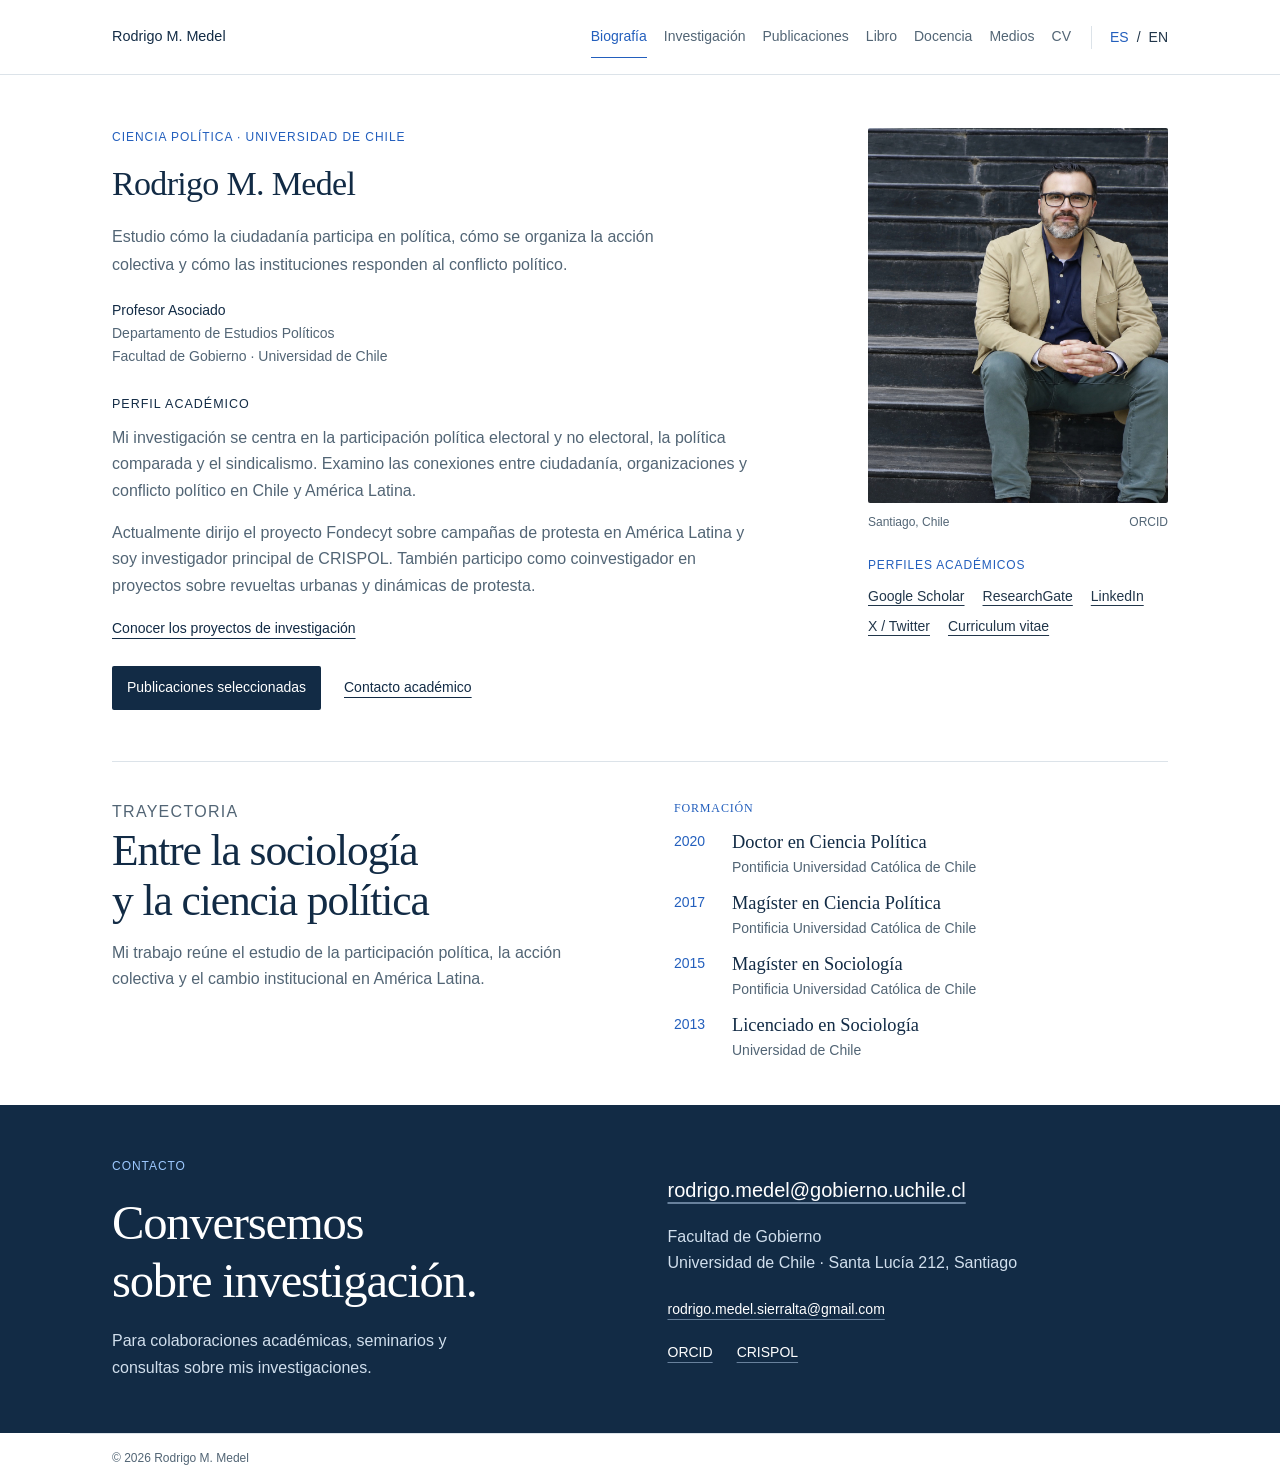
==== commit 40c252a6: "Add files via upload" ====
--- a/index.html
+++ b/index.html
@@ -11,7 +11,7 @@
   <meta property="og:type" content="website">
   <link rel="icon" type="image/svg+xml" href="data:image/svg+xml,%3Csvg xmlns='http://www.w3.org/2000/svg' viewBox='0 0 32 32'%3E%3Crect width='32' height='32' rx='4' fill='%23122b45'/%3E%3Ctext x='16' y='22' text-anchor='middle' font-family='Georgia,serif' font-size='20' fill='white'%3EM%3C/text%3E%3Cpath d='M6 27h20' stroke='%235aacff' stroke-width='2'/%3E%3C/svg%3E">
   <link rel="stylesheet" href="styles.css?v=20261001-1">
-  <link rel="stylesheet" href="portada.css?v=20261001-2">
+  <link rel="stylesheet" href="portada.css?v=20261001-3">
   <script src="script.js" defer></script>
   <script type="application/ld+json">{"@context":"https://schema.org","@type":"Person","name":"Rodrigo M. Medel","alternateName":"Rodrigo Medel Sierralta","jobTitle":"Profesor Asociado","affiliation":{"@type":"Organization","name":"Facultad de Gobierno, Universidad de Chile"},"sameAs":["https://orcid.org/0000-0002-6610-3809"],"knowsAbout":["Political participation","Social protest","Labor unions","Political crises","Latin America"]}</script>
 </head>
--- a/portada.css
+++ b/portada.css
@@ -1,5 +1,5 @@
 
-    #rodrigo-website{--rb-bg:light-dark(#fff,#161b20);--rb-text:light-dark(#21364a,#e0e8ef);--rb-muted:light-dark(#526575,#acb9c6);--rb-navy:light-dark(#122b45,#d3e3f1);--rb-blue:light-dark(#235fbd,#99bdeb);--rb-line:light-dark(#dce3e9,#34434f);--rb-button:light-dark(#122b45,#d1e0ed);--rb-button-text:light-dark(#fff,#122b45);color-scheme:light;background:var(--rb-bg);color:var(--rb-text);font:15px/1.75 -apple-system,BlinkMacSystemFont,'Segoe UI',sans-serif}
+    #rodrigo-website{--rb-bg:light-dark(#fff,#161b20);--rb-text:light-dark(#21364a,#e0e8ef);--rb-muted:light-dark(#526575,#acb9c6);--rb-navy:light-dark(#122b45,#d3e3f1);--rb-blue:light-dark(#235fbd,#99bdeb);--rb-line:light-dark(#dce3e9,#34434f);--rb-button:light-dark(#122b45,#d1e0ed);--rb-button-text:light-dark(#fff,#122b45);color-scheme:light;background:var(--rb-bg);color:var(--rb-text);font:16px/1.65 -apple-system,BlinkMacSystemFont,'Segoe UI',sans-serif}
     #rodrigo-website *{box-sizing:border-box}
     #rodrigo-website a{color:inherit;text-decoration:none;text-underline-offset:5px}
     #rodrigo-website a:hover{text-decoration:underline}
@@ -7,52 +7,52 @@
     #rodrigo-website .rb-container{width:100%;max-width:1140px;margin:auto;padding-left:42px;padding-right:42px}
     #rodrigo-website .rb-header{border-bottom:1px solid var(--rb-line)}
     #rodrigo-website .rb-header-inner{display:flex;align-items:center;gap:20px;padding-top:16px;padding-bottom:16px;flex-wrap:wrap}
-    #rodrigo-website .rb-brand{font-size:16px;font-weight:500;color:var(--rb-navy);white-space:nowrap}
-    #rodrigo-website .rb-nav{display:flex;flex-wrap:wrap;gap:0 17px;margin-left:auto;font-size:12px}
+    #rodrigo-website .rb-brand{font-size:14.4px;font-weight:500;color:var(--rb-navy);white-space:nowrap}
+    #rodrigo-website .rb-nav{display:flex;flex-wrap:wrap;gap:0 17px;margin-left:auto;font-size:14px}
     #rodrigo-website .rb-nav a{color:var(--rb-muted);padding:9px 0;border-bottom:1px solid transparent}
     #rodrigo-website .rb-nav a[aria-current="page"]{color:var(--rb-blue);border-bottom-color:var(--rb-blue)}
-    #rodrigo-website .rb-languages{display:flex;gap:8px;font-size:12px;padding-left:18px;border-left:1px solid var(--rb-line)}
+    #rodrigo-website .rb-languages{display:flex;gap:8px;font-size:14px;padding-left:18px;border-left:1px solid var(--rb-line)}
     #rodrigo-website .rb-languages button[aria-pressed="true"]{color:var(--rb-blue);font-weight:500}
-    #rodrigo-website .rb-hero{display:grid;grid-template-columns:minmax(0,1fr) 260px;gap:68px;padding-top:53px;padding-bottom:51px;align-items:start}
-    #rodrigo-website .rb-eyebrow{font-size:11px;font-weight:500;letter-spacing:.08em;text-transform:uppercase;color:var(--rb-blue);margin:0 0 16px}
+    #rodrigo-website .rb-hero{display:grid;grid-template-columns:minmax(0,1fr) 300px;gap:68px;padding-top:53px;padding-bottom:51px;align-items:start}
+    #rodrigo-website .rb-eyebrow{font-size:12px;font-weight:500;letter-spacing:.08em;text-transform:uppercase;color:var(--rb-blue);margin:0 0 16px}
     #rodrigo-website .rb-name{font:400 34px/1.2 Georgia,'Times New Roman',serif;letter-spacing:-.02em;color:var(--rb-navy);margin:0 0 18px}
     #rodrigo-website .rb-name span{color:var(--rb-blue)}
-    #rodrigo-website .rb-theme{font:400 14px/1.75 -apple-system,BlinkMacSystemFont,'Segoe UI',sans-serif;color:var(--rb-muted);max-width:570px;margin:0 0 20px}
-    #rodrigo-website .rb-affiliation{font-size:12px;color:var(--rb-muted);margin-bottom:27px}
+    #rodrigo-website .rb-theme{font:400 16px/1.75 -apple-system,BlinkMacSystemFont,'Segoe UI',sans-serif;color:var(--rb-muted);max-width:570px;margin:0 0 20px}
+    #rodrigo-website .rb-affiliation{font-size:14px;color:var(--rb-muted);margin-bottom:27px}
     #rodrigo-website .rb-affiliation strong{font-weight:500;color:var(--rb-navy)}
-    #rodrigo-website .rb-profile-label{font:500 11px/1.5 -apple-system,BlinkMacSystemFont,'Segoe UI',sans-serif;letter-spacing:.08em;text-transform:uppercase;color:var(--rb-navy);margin:0 0 11px}
-    #rodrigo-website .rb-copy p{font-size:14px;color:var(--rb-muted);margin:0 0 16px;max-width:650px}
-    #rodrigo-website .rb-project-link{font-size:12px;text-decoration:underline;color:var(--rb-navy);text-underline-offset:5px}
-    #rodrigo-website .rb-actions{display:flex;align-items:center;flex-wrap:wrap;gap:15px 23px;margin-top:25px;font-size:12px}
+    #rodrigo-website .rb-profile-label{font:500 12.5px/1.5 -apple-system,BlinkMacSystemFont,'Segoe UI',sans-serif;letter-spacing:.08em;text-transform:uppercase;color:var(--rb-navy);margin:0 0 11px}
+    #rodrigo-website .rb-copy p{font-size:16px;color:var(--rb-muted);margin:0 0 16px;max-width:650px}
+    #rodrigo-website .rb-project-link{font-size:14px;text-decoration:underline;color:var(--rb-navy);text-underline-offset:5px}
+    #rodrigo-website .rb-actions{display:flex;align-items:center;flex-wrap:wrap;gap:15px 23px;margin-top:25px;font-size:14px}
     #rodrigo-website .rb-primary{display:inline-block;background:var(--rb-button);color:var(--rb-button-text);padding:10px 15px;border-radius:2px}
     #rodrigo-website .rb-contact-link{text-decoration:underline;text-underline-offset:5px;color:var(--rb-navy)}
     #rodrigo-website .rb-portrait{margin:0}
-    #rodrigo-website .rb-photo{width:260px;height:325px;border-radius:2px;overflow:hidden}
+    #rodrigo-website .rb-photo{width:300px;height:375px;border-radius:2px;overflow:hidden}
     #rodrigo-website .rb-photo img{width:100%;height:100%;object-fit:cover;object-position:50% 35%;display:block}
-    #rodrigo-website .rb-portrait figcaption{font-size:11px;color:var(--rb-muted);margin-top:10px;display:flex;justify-content:space-between;gap:10px;flex-wrap:wrap}
+    #rodrigo-website .rb-portrait figcaption{font-size:12px;color:var(--rb-muted);margin-top:10px;display:flex;justify-content:space-between;gap:10px;flex-wrap:wrap}
     #rodrigo-website .rb-profile-links{margin-top:23px}
-    #rodrigo-website .rb-profile-links p{font-size:11px;color:var(--rb-blue);letter-spacing:.07em;text-transform:uppercase;font-weight:500;margin:0 0 9px}
-    #rodrigo-website .rb-profile-links div{display:flex;flex-wrap:wrap;gap:7px 18px;font-size:12px}
+    #rodrigo-website .rb-profile-links p{font-size:12px;color:var(--rb-blue);letter-spacing:.07em;text-transform:uppercase;font-weight:500;margin:0 0 9px}
+    #rodrigo-website .rb-profile-links div{display:flex;flex-wrap:wrap;gap:7px 18px;font-size:14px}
     #rodrigo-website .rb-profile-links a,#rodrigo-website .rb-profile-links button{text-decoration:underline;text-underline-offset:4px}
     #rodrigo-website .rb-background{display:grid;grid-template-columns:1fr 1fr;gap:68px;padding-top:37px;padding-bottom:43px;border-top:1px solid var(--rb-line)}
-    #rodrigo-website .rb-section-title{font:400 25px/1.35 Georgia,'Times New Roman',serif;color:var(--rb-navy);margin:0 0 15px}
-    #rodrigo-website .rb-background p{font-size:14px;color:var(--rb-muted);margin:0}
-    #rodrigo-website .rb-education-label{font-size:11px;font-weight:500;text-transform:uppercase;letter-spacing:.07em;color:var(--rb-blue);margin:0 0 12px}
-    #rodrigo-website .rb-education{display:grid;grid-template-columns:43px minmax(0,1fr);gap:12px 15px;font-size:12px}
+    #rodrigo-website .rb-section-title{font:400 clamp(2rem,3.4vw,2.8rem)/1.15 Georgia,'Times New Roman',serif;color:var(--rb-navy);margin:0 0 15px}
+    #rodrigo-website .rb-background p{font-size:16px;color:var(--rb-muted);margin:0}
+    #rodrigo-website .rb-education-label{font-size:12px;font-weight:500;text-transform:uppercase;letter-spacing:.07em;color:var(--rb-blue);margin:0 0 12px}
+    #rodrigo-website .rb-education{display:grid;grid-template-columns:43px minmax(0,1fr);gap:12px 15px;font-size:14px}
     #rodrigo-website .rb-education time{color:var(--rb-blue)}
-    #rodrigo-website .rb-education span{color:var(--rb-navy)}
-    #rodrigo-website .rb-education small{display:block;font-size:11px;color:var(--rb-muted)}
+    #rodrigo-website .rb-education span{color:var(--rb-navy);font:400 18.4px/1.4 Georgia,'Times New Roman',serif}
+    #rodrigo-website .rb-education small{display:block;font-size:14px;color:var(--rb-muted)}
     #rodrigo-website .rb-contact{background:light-dark(#122b45,#10263b);color:light-dark(#fff,#f3f7fb);padding:52px 0}
     #rodrigo-website .rb-contact-layout{display:grid;grid-template-columns:1fr 1fr;gap:55px;align-items:center}
     #rodrigo-website .rb-contact .rb-eyebrow{color:light-dark(#9dc9ff,#9dc9ff);margin-bottom:17px}
-    #rodrigo-website .rb-contact .rb-section-title{font-size:34px;line-height:1.2;color:inherit;margin:0 0 18px}
-    #rodrigo-website .rb-contact p:not(.rb-eyebrow){font-size:14px;color:light-dark(#d1dfed,#d1dfed);margin:0;max-width:390px}
-    #rodrigo-website .rb-contact-links{font-size:12px;overflow-wrap:anywhere}
+    #rodrigo-website .rb-contact .rb-section-title{font-size:clamp(2.2rem,3.8vw,3.2rem);line-height:1.2;color:inherit;margin:0 0 18px}
+    #rodrigo-website .rb-contact p:not(.rb-eyebrow){font-size:16px;color:light-dark(#d1dfed,#d1dfed);margin:0;max-width:390px}
+    #rodrigo-website .rb-contact-links{font-size:14px;overflow-wrap:anywhere}
     #rodrigo-website .rb-contact-links p{margin:17px 0 21px!important}
     #rodrigo-website .rb-contact-links a{text-decoration:underline;text-decoration-color:light-dark(#68819c,#68819c)}
-    #rodrigo-website .rb-contact-links .rb-email{font-size:15px}
+    #rodrigo-website .rb-contact-links .rb-email{font-size:clamp(1rem,1.65vw,1.25rem)}
     #rodrigo-website .rb-contact-links .rb-external-links{display:flex;gap:24px;margin-top:20px}
-    #rodrigo-website .rb-footer{border-top:1px solid var(--rb-line);padding-top:15px;padding-bottom:15px;color:var(--rb-muted);font-size:11px}
+    #rodrigo-website .rb-footer{border-top:1px solid var(--rb-line);padding-top:15px;padding-bottom:15px;color:var(--rb-muted);font-size:12px}
     #rodrigo-website [hidden]{display:none!important}
     #rodrigo-website .rb-other{padding-top:48px;padding-bottom:60px;min-height:630px;max-width:820px}
     #rodrigo-website .rb-other h1{font:400 28px/1.35 Georgia,'Times New Roman',serif;color:var(--rb-navy);margin:0 0 25px}
@@ -62,8 +62,10 @@
     #rodrigo-website .rm-meta{font-size:12px;color:var(--rb-muted)}
     #rodrigo-website .rm-inline-links{display:flex;gap:20px;flex-wrap:wrap}
     #rodrigo-website .rb-other a{color:var(--rb-blue);text-decoration:underline}
-    @media(max-width:850px){#rodrigo-website .rb-container{padding-left:30px;padding-right:30px}#rodrigo-website .rb-nav{order:3;flex-basis:100%;margin-left:0}#rodrigo-website .rb-languages{margin-left:auto}#rodrigo-website .rb-header-inner{gap:5px 20px}#rodrigo-website .rb-hero{grid-template-columns:minmax(0,1fr) 220px;gap:35px}#rodrigo-website .rb-photo{width:220px;height:275px}#rodrigo-website .rb-name{font-size:31px}#rodrigo-website .rb-theme{font-size:14px}#rodrigo-website .rb-background{gap:35px}}
-    @media(max-width:600px){#rodrigo-website .rb-container{padding-left:22px;padding-right:22px}#rodrigo-website .rb-hero{grid-template-columns:1fr;padding-top:34px;gap:31px;padding-bottom:34px}#rodrigo-website .rb-name{font-size:29px}#rodrigo-website .rb-theme{font-size:14px}#rodrigo-website .rb-affiliation{margin-bottom:22px}#rodrigo-website .rb-aside{display:grid;grid-template-columns:125px minmax(0,1fr);gap:20px}#rodrigo-website .rb-photo{width:125px;height:156px}#rodrigo-website .rb-profile-links{margin-top:0}#rodrigo-website .rb-profile-links div{display:grid;gap:6px}#rodrigo-website .rb-portrait figcaption{font-size:11px}#rodrigo-website .rb-background{grid-template-columns:1fr;gap:28px;padding-top:28px;padding-bottom:30px}#rodrigo-website .rb-nav{gap:0 17px}#rodrigo-website .rb-contact{padding-top:25px;padding-bottom:25px}}
-@media(max-width:600px){#rodrigo-website .rb-contact-layout{grid-template-columns:1fr;gap:30px}#rodrigo-website .rb-contact .rb-section-title{font-size:29px}#rodrigo-website .rb-contact{padding:37px 0}#rodrigo-website .rb-contact-links .rb-email{font-size:14px}}
+    @media(max-width:850px){#rodrigo-website .rb-container{padding-left:30px;padding-right:30px}#rodrigo-website .rb-nav{order:3;flex-basis:100%;margin-left:0}#rodrigo-website .rb-languages{margin-left:auto}#rodrigo-website .rb-header-inner{gap:5px 20px}#rodrigo-website .rb-hero{grid-template-columns:minmax(0,1fr) 250px;gap:35px}#rodrigo-website .rb-photo{width:250px;height:312.5px}#rodrigo-website .rb-name{font-size:31px}#rodrigo-website .rb-theme{font-size:16px}#rodrigo-website .rb-background{gap:35px}}
+    @media(max-width:600px){#rodrigo-website .rb-container{padding-left:22px;padding-right:22px}#rodrigo-website .rb-hero{grid-template-columns:1fr;padding-top:34px;gap:31px;padding-bottom:34px}#rodrigo-website .rb-name{font-size:29px}#rodrigo-website .rb-theme{font-size:16px}#rodrigo-website .rb-affiliation{margin-bottom:22px}#rodrigo-website .rb-aside{display:grid;grid-template-columns:150px minmax(0,1fr);gap:20px}#rodrigo-website .rb-photo{width:150px;height:187.5px}#rodrigo-website .rb-profile-links{margin-top:0}#rodrigo-website .rb-profile-links div{display:grid;gap:6px}#rodrigo-website .rb-portrait figcaption{font-size:12px}#rodrigo-website .rb-background{grid-template-columns:1fr;gap:28px;padding-top:28px;padding-bottom:30px}#rodrigo-website .rb-nav{gap:0 17px}#rodrigo-website .rb-contact{padding-top:25px;padding-bottom:25px}}
+@media(max-width:600px){#rodrigo-website .rb-contact-layout{grid-template-columns:1fr;gap:30px}#rodrigo-website .rb-contact .rb-section-title{font-size:32px}#rodrigo-website .rb-contact{padding:37px 0}#rodrigo-website .rb-contact-links .rb-email{font-size:16px}}
   
 #rodrigo-website .rb-primary:hover{color:var(--rb-button-text)}
+
+@media(max-width:400px){#rodrigo-website .rb-aside{grid-template-columns:140px minmax(0,1fr)}#rodrigo-website .rb-photo{width:140px;height:175px}}
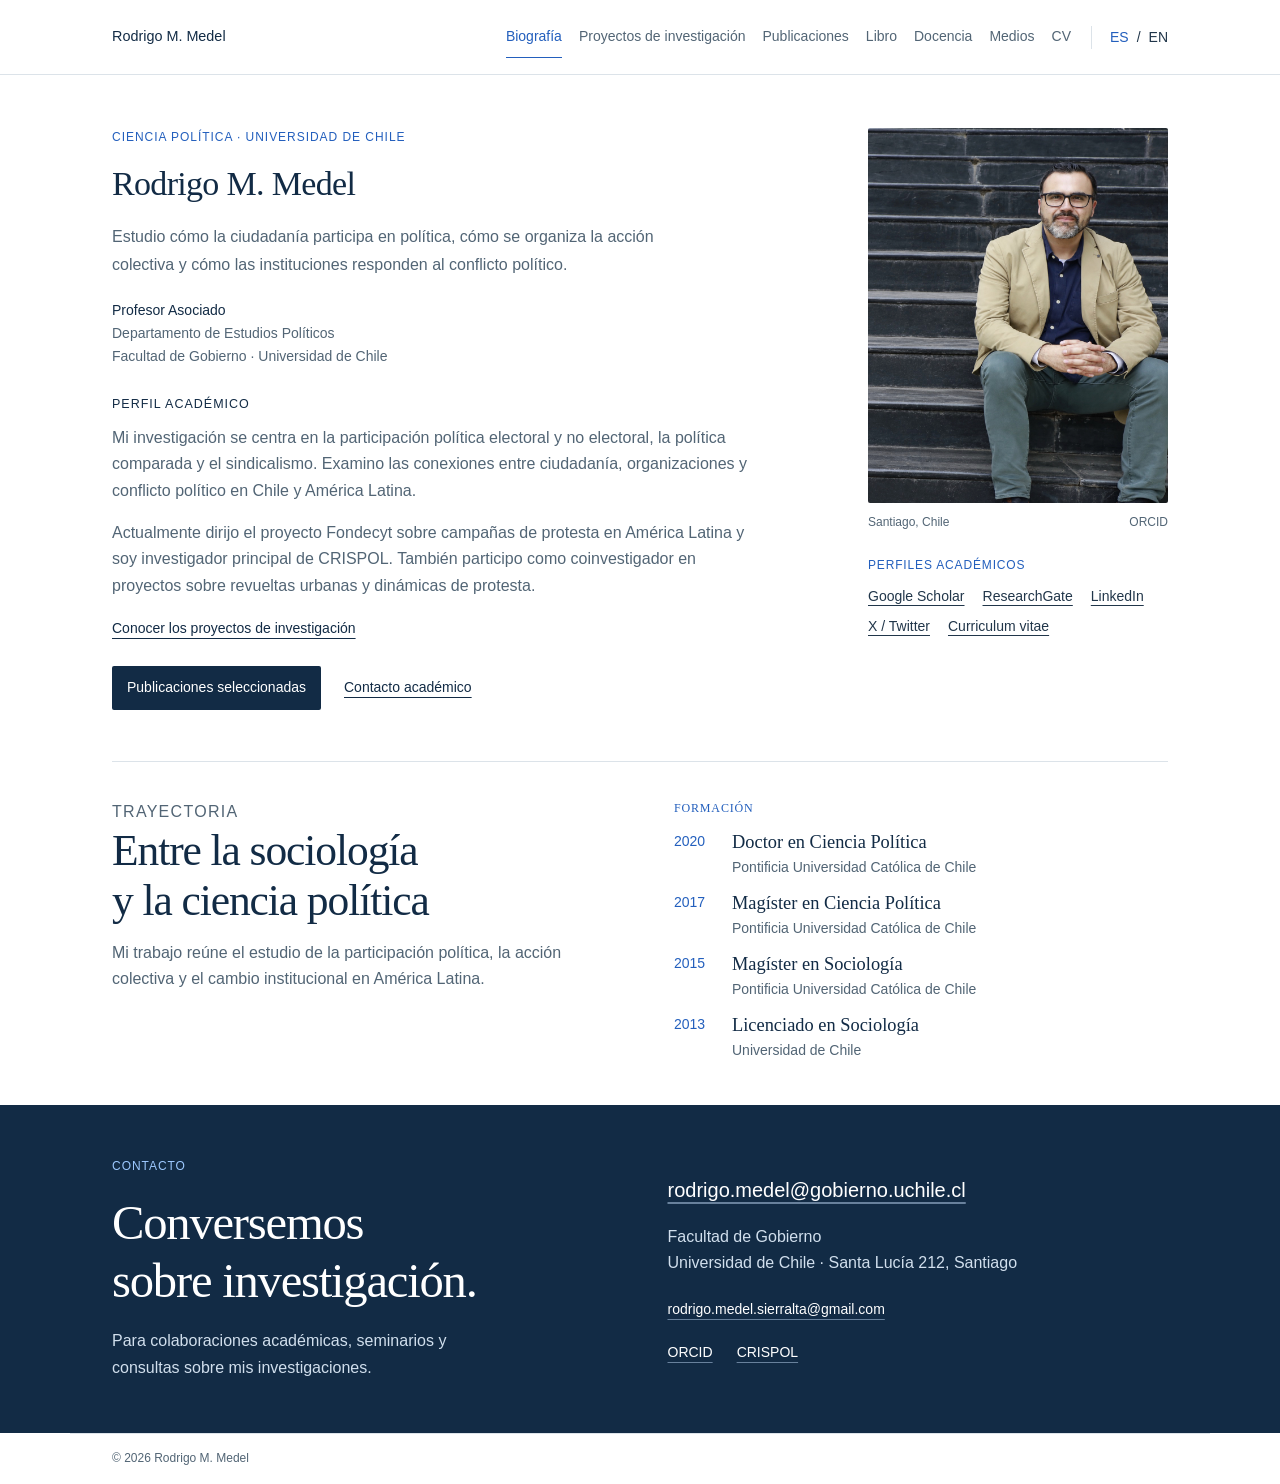
==== commit bcf02e42: "Rename research navigation and update Spanish and English CV PDFs" ====
--- a/index.html
+++ b/index.html
@@ -10,8 +10,8 @@
   <meta property="og:description" content="Biografía, formación y contacto de Rodrigo M. Medel, profesor asociado de la Facultad de Gobierno, Universidad de Chile.">
   <meta property="og:type" content="website">
   <link rel="icon" type="image/svg+xml" href="data:image/svg+xml,%3Csvg xmlns='http://www.w3.org/2000/svg' viewBox='0 0 32 32'%3E%3Crect width='32' height='32' rx='4' fill='%23122b45'/%3E%3Ctext x='16' y='22' text-anchor='middle' font-family='Georgia,serif' font-size='20' fill='white'%3EM%3C/text%3E%3Cpath d='M6 27h20' stroke='%235aacff' stroke-width='2'/%3E%3C/svg%3E">
-  <link rel="stylesheet" href="styles.css?v=20261001-1">
-  <link rel="stylesheet" href="portada.css?v=20261001-3">
+  <link rel="stylesheet" href="styles.css?v=20261001-4">
+  <link rel="stylesheet" href="portada.css?v=20261001-4">
   <script src="script.js" defer></script>
   <script type="application/ld+json">{"@context":"https://schema.org","@type":"Person","name":"Rodrigo M. Medel","alternateName":"Rodrigo Medel Sierralta","jobTitle":"Profesor Asociado","affiliation":{"@type":"Organization","name":"Facultad de Gobierno, Universidad de Chile"},"sameAs":["https://orcid.org/0000-0002-6610-3809"],"knowsAbout":["Political participation","Social protest","Labor unions","Political crises","Latin America"]}</script>
 </head>
@@ -20,7 +20,7 @@
   
   <header class="rb-header"><div class="rb-container rb-header-inner">
     <a class="rb-brand" href="index.html">Rodrigo M. Medel</a>
-    <nav class="rb-nav" aria-label="Navegación principal"><a  aria-current="page" data-en="Biography" href="index.html">Biografía</a><a  data-en="Research" href="investigacion.html">Investigación</a><a  data-en="Publications" href="publicaciones.html">Publicaciones</a><a  data-en="Book" href="libro.html">Libro</a><a  data-en="Teaching" href="docencia.html">Docencia</a><a  data-en="Media" href="medios.html">Medios</a><a  href="cv.html">CV</a></nav>
+    <nav class="rb-nav" aria-label="Navegación principal"><a  aria-current="page" data-en="Biography" href="index.html">Biografía</a><a  data-en="Research Projects" href="investigacion.html">Proyectos de investigación</a><a  data-en="Publications" href="publicaciones.html">Publicaciones</a><a  data-en="Book" href="libro.html">Libro</a><a  data-en="Teaching" href="docencia.html">Docencia</a><a  data-en="Media" href="medios.html">Medios</a><a  href="cv.html">CV</a></nav>
     <div class="rb-languages" aria-label="Idioma"><button  type="button" data-lang="es" aria-pressed="true">ES</button><span>/</span><button  type="button" data-lang="en" aria-pressed="false">EN</button></div>
   </div></header>
   <main id="contenido">
--- a/styles.css
+++ b/styles.css
@@ -12,7 +12,7 @@
 @media(max-width:760px){html{scroll-padding-top:170px}.site-header nav{gap:1px 18px;justify-content:flex-start}.header-inner{gap:0}.page-heading{padding-block:37px 25px;margin-bottom:26px}.biography-text{grid-template-columns:1fr;gap:28px;padding-top:38px}.profile-panel{border-left:0;border-top:1px solid var(--line);padding:23px 0 0;flex-direction:row;flex-wrap:wrap;gap:12px 25px}.profile-panel>.small-label{flex-basis:100%}.academic-row{grid-template-columns:88px minmax(0,1fr);gap:18px;padding-block:22px}.academic-row h3{font-size:1.25rem}.media-row{grid-template-columns:48px minmax(0,1fr);gap:14px}.media-row>.article-link{grid-column:2}.book-layout{grid-template-columns:1fr;gap:30px;padding-bottom:55px}.book-cover{max-width:300px;margin:auto}.book-description{max-width:600px}.publication-page,.archive-page{padding-bottom:50px}}
 @media(max-width:420px){.site-header nav{gap:1px 14px}.academic-row{grid-template-columns:1fr;gap:10px}.media-row>.article-link{grid-column:1}.academic-row .row-period{font-size:.75rem}.media-row{gap:8px}.book-cover{max-width:260px}}
 
-@media(max-width:900px){.header-inner{flex-wrap:wrap;gap:0;padding-block:12px}.brand{flex:1}.site-header nav{order:2;flex-basis:100%;flex-wrap:wrap;gap:1px 18px;justify-content:flex-start;margin-top:4px}.language-switch{order:1}.brand-name{display:inline}}
+@media(max-width:1100px){.header-inner{flex-wrap:wrap;gap:0;padding-block:12px}.brand{flex:1}.site-header nav{order:2;flex-basis:100%;flex-wrap:wrap;gap:1px 18px;justify-content:flex-start;margin-top:4px}.language-switch{order:1}.brand-name{display:inline}}
 
 /* Smaller name and a quiet transition into the academic profile. */
 .hero h1{font-size:clamp(1.75rem,2.4vw,2.125rem);line-height:1.2;letter-spacing:-.015em;font-weight:400;margin-bottom:20px}
--- a/portada.css
+++ b/portada.css
@@ -69,3 +69,5 @@
 #rodrigo-website .rb-primary:hover{color:var(--rb-button-text)}
 
 @media(max-width:400px){#rodrigo-website .rb-aside{grid-template-columns:140px minmax(0,1fr)}#rodrigo-website .rb-photo{width:140px;height:175px}}
+
+@media(max-width:1000px){#rodrigo-website .rb-nav{order:3;flex-basis:100%;margin-left:0}#rodrigo-website .rb-languages{margin-left:auto}#rodrigo-website .rb-header-inner{gap:5px 20px}}
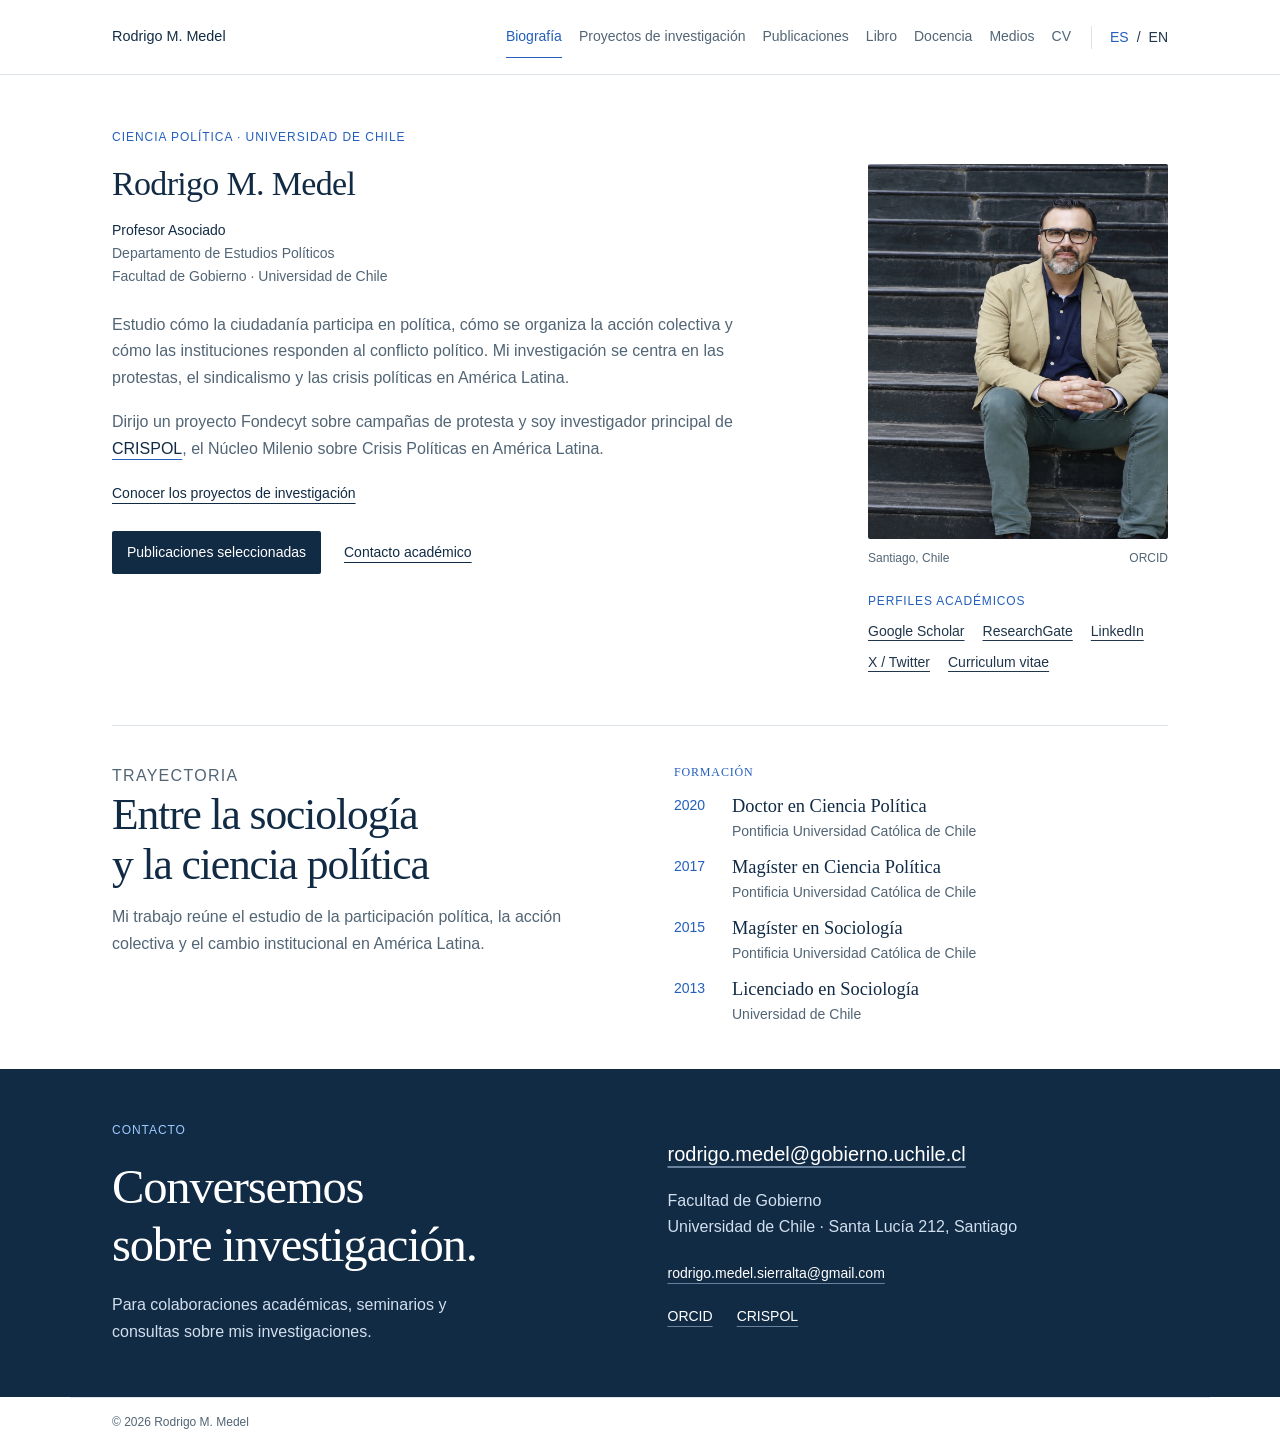
==== commit db45c2e5: "Unify homepage profile, align portrait and explain CRISPOL" ====
--- a/index.html
+++ b/index.html
@@ -11,7 +11,7 @@
   <meta property="og:type" content="website">
   <link rel="icon" type="image/svg+xml" href="data:image/svg+xml,%3Csvg xmlns='http://www.w3.org/2000/svg' viewBox='0 0 32 32'%3E%3Crect width='32' height='32' rx='4' fill='%23122b45'/%3E%3Ctext x='16' y='22' text-anchor='middle' font-family='Georgia,serif' font-size='20' fill='white'%3EM%3C/text%3E%3Cpath d='M6 27h20' stroke='%235aacff' stroke-width='2'/%3E%3C/svg%3E">
   <link rel="stylesheet" href="styles.css?v=20261001-4">
-  <link rel="stylesheet" href="portada.css?v=20261001-4">
+  <link rel="stylesheet" href="portada.css?v=20261001-5">
   <script src="script.js" defer></script>
   <script type="application/ld+json">{"@context":"https://schema.org","@type":"Person","name":"Rodrigo M. Medel","alternateName":"Rodrigo Medel Sierralta","jobTitle":"Profesor Asociado","affiliation":{"@type":"Organization","name":"Facultad de Gobierno, Universidad de Chile"},"sameAs":["https://orcid.org/0000-0002-6610-3809"],"knowsAbout":["Political participation","Social protest","Labor unions","Political crises","Latin America"]}</script>
 </head>
@@ -26,18 +26,16 @@
   <main id="contenido">
     <section data-view="bio">
       <div class="rb-container rb-hero">
-        <div>
-          <p class="rb-eyebrow" data-en="Political science · Universidad de Chile">Ciencia política · Universidad de Chile</p>
+        <p class="rb-eyebrow rb-hero-eyebrow" data-en="Political science · Universidad de Chile">Ciencia política · Universidad de Chile</p>
+        <div class="rb-introduction">
           <h1 class="rb-name">Rodrigo M. Medel</h1>
-          <p class="rb-theme" data-en="I study how citizens participate in politics, how collective action is organized and how institutions respond to political conflict.">Estudio cómo la ciudadanía participa en política, cómo se organiza la acción colectiva y cómo las instituciones responden al conflicto político.</p>
           <p class="rb-affiliation"><strong data-en="Associate Professor">Profesor Asociado</strong><br><span data-en="Department of Political Studies">Departamento de Estudios Políticos</span><br><span data-en="Faculty of Government · Universidad de Chile">Facultad de Gobierno · Universidad de Chile</span></p>
           <div class="rb-copy">
-            <h2 class="rb-profile-label" data-en="Academic profile">Perfil académico</h2>
-            <p data-en="My research focuses on electoral and non-electoral political participation, comparative politics and labor unionism. I examine the connections between citizenship, organizations and political conflict in Chile and Latin America.">Mi investigación se centra en la participación política electoral y no electoral, la política comparada y el sindicalismo. Examino las conexiones entre ciudadanía, organizaciones y conflicto político en Chile y América Latina.</p>
-            <p data-en="I currently lead the Fondecyt project on protest campaigns in Latin America and serve as a principal investigator at CRISPOL. I also collaborate on research projects on urban uprisings and protest dynamics.">Actualmente dirijo el proyecto Fondecyt sobre campañas de protesta en América Latina y soy investigador principal de CRISPOL. También participo como coinvestigador en proyectos sobre revueltas urbanas y dinámicas de protesta.</p>
+            <p data-en="I study how citizens participate in politics, how collective action is organized and how institutions respond to political conflict. My research focuses on protest, labor unions and political crises in Latin America.">Estudio cómo la ciudadanía participa en política, cómo se organiza la acción colectiva y cómo las instituciones responden al conflicto político. Mi investigación se centra en las protestas, el sindicalismo y las crisis políticas en América Latina.</p>
+            <p><span data-en="I lead a Fondecyt project on protest campaigns and am a principal investigator at ">Dirijo un proyecto Fondecyt sobre campañas de protesta y soy investigador principal de </span><a class="rb-crispol-link" href="https://crispol.cl/" target="_blank" rel="noopener">CRISPOL</a><span data-en=", the Millennium Nucleus on Political Crises in Latin America.">, el Núcleo Milenio sobre Crisis Políticas en América Latina.</span></p>
             <a class="rb-project-link" data-en="Explore research projects" href="investigacion.html">Conocer los proyectos de investigación</a>
           </div>
-          <div class="rb-actions"><a class="rb-primary" data-en="Selected publications" href="publicaciones.html">Publicaciones seleccionadas</a><a class="rb-contact-link" href="mailto:rodrigo.medel@gobierno.uchile.cl" data-en="Academic contact">Contacto académico</a></div>
+          <div class="rb-actions"><a class="rb-primary" data-en="Selected publications" href="publicaciones.html">Publicaciones seleccionadas</a><a class="rb-contact-link" href="#contacto" data-en="Academic contact">Contacto académico</a></div>
         </div>
         <aside class="rb-aside">
           <figure class="rb-portrait"><div class="rb-photo"><img src="assets/rodrigo-medel-2026.jpg" width="1060" height="1484" decoding="async" alt="Rodrigo Medel Sierralta"></div><figcaption><span>Santiago, Chile</span><a href="https://orcid.org/0000-0002-6610-3809" target="_blank" rel="noopener">ORCID</a></figcaption></figure>
@@ -48,7 +46,7 @@
         <div><p class="rb-eyebrow" data-en="Background">Trayectoria</p><h2 class="rb-section-title" data-en="Between sociology<br>and political science">Entre la sociología<br>y la ciencia política</h2><p data-en="My work brings together the study of political participation, collective action and institutional change in Latin America.">Mi trabajo reúne el estudio de la participación política, la acción colectiva y el cambio institucional en América Latina.</p></div>
         <div><h3 class="rb-education-label" data-en="Education">Formación</h3><div class="rb-education"><time>2020</time><div><span data-en="PhD in Political Science">Doctor en Ciencia Política</span><small>Pontificia Universidad Católica de Chile</small></div><time>2017</time><div><span data-en="MA in Political Science">Magíster en Ciencia Política</span><small>Pontificia Universidad Católica de Chile</small></div><time>2015</time><div><span data-en="MA in Sociology">Magíster en Sociología</span><small>Pontificia Universidad Católica de Chile</small></div><time>2013</time><div><span data-en="BA in Sociology">Licenciado en Sociología</span><small>Universidad de Chile</small></div></div></div>
       </section></div>
-      <section class="rb-contact" id="contacto"><div class="rb-container rb-contact-layout"><div><p class="rb-eyebrow" data-en="Contact">Contacto</p><h2 class="rb-section-title" data-en="Let’s talk<br>about research.">Conversemos<br>sobre investigación.</h2><p data-en="For academic collaborations, seminars and inquiries about my research.">Para colaboraciones académicas, seminarios y consultas sobre mis investigaciones.</p></div><div class="rb-contact-links"><a class="rb-email" href="mailto:rodrigo.medel@gobierno.uchile.cl">rodrigo.medel@gobierno.uchile.cl</a><p data-en="Faculty of Government<br>Universidad de Chile · Santa Lucía 212, Santiago">Facultad de Gobierno<br>Universidad de Chile · Santa Lucía 212, Santiago</p><a  href="mailto:rodrigo.medel.sierralta@gmail.com">rodrigo.medel.sierralta@gmail.com</a><div class="rb-external-links"><a  href="https://orcid.org/0000-0002-6610-3809" target="_blank" rel="noopener">ORCID</a><a  href="https://crispol.cl/equipo/rodrigo-medel/" target="_blank" rel="noopener">CRISPOL</a></div></div></div></section>
+      <section class="rb-contact" id="contacto"><div class="rb-container rb-contact-layout"><div><p class="rb-eyebrow" data-en="Contact">Contacto</p><h2 class="rb-section-title" data-en="Let’s talk<br>about research.">Conversemos<br>sobre investigación.</h2><p data-en="For academic collaborations, seminars and inquiries about my research.">Para colaboraciones académicas, seminarios y consultas sobre mis investigaciones.</p></div><div class="rb-contact-links"><a class="rb-email" href="mailto:rodrigo.medel@gobierno.uchile.cl">rodrigo.medel@gobierno.uchile.cl</a><p data-en="Faculty of Government<br>Universidad de Chile · Santa Lucía 212, Santiago">Facultad de Gobierno<br>Universidad de Chile · Santa Lucía 212, Santiago</p><a  href="mailto:rodrigo.medel.sierralta@gmail.com">rodrigo.medel.sierralta@gmail.com</a><div class="rb-external-links"><a  href="https://orcid.org/0000-0002-6610-3809" target="_blank" rel="noopener">ORCID</a><a  href="https://crispol.cl/" target="_blank" rel="noopener">CRISPOL</a></div></div></div></section>
     </section>
 </main>
   <footer class="rb-container rb-footer">© 2026 Rodrigo M. Medel</footer>
--- a/portada.css
+++ b/portada.css
@@ -71,3 +71,15 @@
 @media(max-width:400px){#rodrigo-website .rb-aside{grid-template-columns:140px minmax(0,1fr)}#rodrigo-website .rb-photo{width:140px;height:175px}}
 
 @media(max-width:1000px){#rodrigo-website .rb-nav{order:3;flex-basis:100%;margin-left:0}#rodrigo-website .rb-languages{margin-left:auto}#rodrigo-website .rb-header-inner{gap:5px 20px}}
+
+/* Presentación unificada y retrato alineado con el nombre. */
+#rodrigo-website .rb-hero{row-gap:16px}
+#rodrigo-website .rb-hero-eyebrow{grid-column:1/-1;margin:0}
+#rodrigo-website .rb-name{margin-bottom:14px}
+#rodrigo-website .rb-affiliation{margin-top:0;margin-bottom:24px}
+#rodrigo-website .rb-crispol-link{color:var(--rb-navy);text-decoration:underline;text-decoration-color:var(--rb-blue);text-decoration-thickness:1px}
+#rodrigo-website .rb-copy p{margin-bottom:18px}
+#rodrigo-website #contacto{scroll-margin-top:20px}
+@media(max-width:1100px){#rodrigo-website .rb-nav{order:3;flex-basis:100%;margin-left:0}#rodrigo-website .rb-languages{margin-left:auto}#rodrigo-website .rb-header-inner{gap:5px 20px}}
+@media(max-width:600px){#rodrigo-website .rb-hero{row-gap:16px}#rodrigo-website .rb-aside{margin-top:12px}#rodrigo-website .rb-background .rb-eyebrow{margin-bottom:12px}}
+@media(pointer:coarse){#rodrigo-website .rb-nav a{min-height:44px;display:inline-flex;align-items:center}#rodrigo-website .rb-languages button{min-width:44px;min-height:44px}#rodrigo-website .rb-languages{gap:0;align-items:center}#rodrigo-website .rb-profile-links a{min-height:44px;display:inline-flex;align-items:center}}
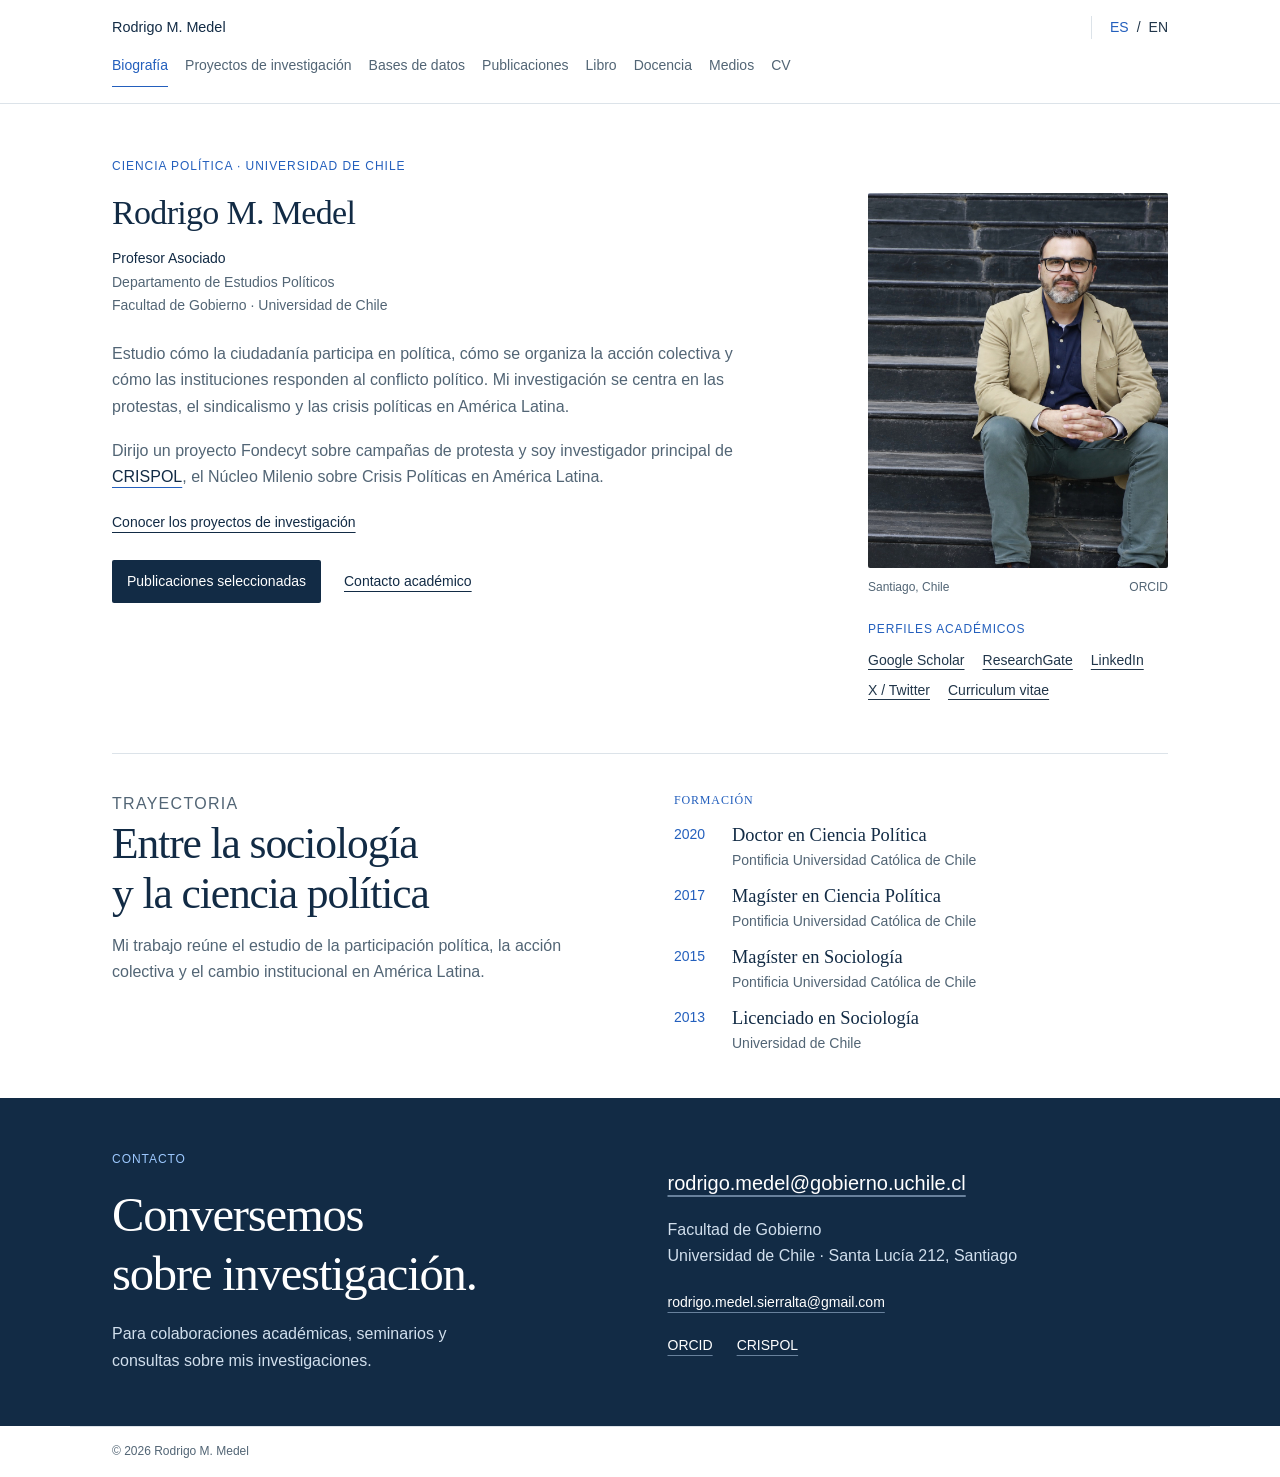
==== commit 0febc348: "Add bilingual datasets page and navigation across the academic website" ====
--- a/index.html
+++ b/index.html
@@ -10,8 +10,8 @@
   <meta property="og:description" content="Biografía, formación y contacto de Rodrigo M. Medel, profesor asociado de la Facultad de Gobierno, Universidad de Chile.">
   <meta property="og:type" content="website">
   <link rel="icon" type="image/svg+xml" href="data:image/svg+xml,%3Csvg xmlns='http://www.w3.org/2000/svg' viewBox='0 0 32 32'%3E%3Crect width='32' height='32' rx='4' fill='%23122b45'/%3E%3Ctext x='16' y='22' text-anchor='middle' font-family='Georgia,serif' font-size='20' fill='white'%3EM%3C/text%3E%3Cpath d='M6 27h20' stroke='%235aacff' stroke-width='2'/%3E%3C/svg%3E">
-  <link rel="stylesheet" href="styles.css?v=20261001-4">
-  <link rel="stylesheet" href="portada.css?v=20261001-5">
+  <link rel="stylesheet" href="styles.css?v=20261001-6">
+  <link rel="stylesheet" href="portada.css?v=20261001-6">
   <script src="script.js" defer></script>
   <script type="application/ld+json">{"@context":"https://schema.org","@type":"Person","name":"Rodrigo M. Medel","alternateName":"Rodrigo Medel Sierralta","jobTitle":"Profesor Asociado","affiliation":{"@type":"Organization","name":"Facultad de Gobierno, Universidad de Chile"},"sameAs":["https://orcid.org/0000-0002-6610-3809"],"knowsAbout":["Political participation","Social protest","Labor unions","Political crises","Latin America"]}</script>
 </head>
@@ -20,7 +20,7 @@
   
   <header class="rb-header"><div class="rb-container rb-header-inner">
     <a class="rb-brand" href="index.html">Rodrigo M. Medel</a>
-    <nav class="rb-nav" aria-label="Navegación principal"><a  aria-current="page" data-en="Biography" href="index.html">Biografía</a><a  data-en="Research Projects" href="investigacion.html">Proyectos de investigación</a><a  data-en="Publications" href="publicaciones.html">Publicaciones</a><a  data-en="Book" href="libro.html">Libro</a><a  data-en="Teaching" href="docencia.html">Docencia</a><a  data-en="Media" href="medios.html">Medios</a><a  href="cv.html">CV</a></nav>
+    <nav class="rb-nav" aria-label="Navegación principal"><a  aria-current="page" data-en="Biography" href="index.html">Biografía</a><a  data-en="Research Projects" href="investigacion.html">Proyectos de investigación</a><a href="bases-de-datos.html" data-en="Datasets">Bases de datos</a><a  data-en="Publications" href="publicaciones.html">Publicaciones</a><a  data-en="Book" href="libro.html">Libro</a><a  data-en="Teaching" href="docencia.html">Docencia</a><a  data-en="Media" href="medios.html">Medios</a><a  href="cv.html">CV</a></nav>
     <div class="rb-languages" aria-label="Idioma"><button  type="button" data-lang="es" aria-pressed="true">ES</button><span>/</span><button  type="button" data-lang="en" aria-pressed="false">EN</button></div>
   </div></header>
   <main id="contenido">
--- a/styles.css
+++ b/styles.css
@@ -12,7 +12,7 @@
 @media(max-width:760px){html{scroll-padding-top:170px}.site-header nav{gap:1px 18px;justify-content:flex-start}.header-inner{gap:0}.page-heading{padding-block:37px 25px;margin-bottom:26px}.biography-text{grid-template-columns:1fr;gap:28px;padding-top:38px}.profile-panel{border-left:0;border-top:1px solid var(--line);padding:23px 0 0;flex-direction:row;flex-wrap:wrap;gap:12px 25px}.profile-panel>.small-label{flex-basis:100%}.academic-row{grid-template-columns:88px minmax(0,1fr);gap:18px;padding-block:22px}.academic-row h3{font-size:1.25rem}.media-row{grid-template-columns:48px minmax(0,1fr);gap:14px}.media-row>.article-link{grid-column:2}.book-layout{grid-template-columns:1fr;gap:30px;padding-bottom:55px}.book-cover{max-width:300px;margin:auto}.book-description{max-width:600px}.publication-page,.archive-page{padding-bottom:50px}}
 @media(max-width:420px){.site-header nav{gap:1px 14px}.academic-row{grid-template-columns:1fr;gap:10px}.media-row>.article-link{grid-column:1}.academic-row .row-period{font-size:.75rem}.media-row{gap:8px}.book-cover{max-width:260px}}
 
-@media(max-width:1100px){.header-inner{flex-wrap:wrap;gap:0;padding-block:12px}.brand{flex:1}.site-header nav{order:2;flex-basis:100%;flex-wrap:wrap;gap:1px 18px;justify-content:flex-start;margin-top:4px}.language-switch{order:1}.brand-name{display:inline}}
+@media(max-width:1280px){.header-inner{flex-wrap:wrap;gap:0;padding-block:12px}.brand{flex:1}.site-header nav{order:2;flex-basis:100%;flex-wrap:wrap;gap:1px 18px;justify-content:flex-start;margin-top:4px}.language-switch{order:1}.brand-name{display:inline}}
 
 /* Smaller name and a quiet transition into the academic profile. */
 .hero h1{font-size:clamp(1.75rem,2.4vw,2.125rem);line-height:1.2;letter-spacing:-.015em;font-weight:400;margin-bottom:20px}
--- a/portada.css
+++ b/portada.css
@@ -80,6 +80,6 @@
 #rodrigo-website .rb-crispol-link{color:var(--rb-navy);text-decoration:underline;text-decoration-color:var(--rb-blue);text-decoration-thickness:1px}
 #rodrigo-website .rb-copy p{margin-bottom:18px}
 #rodrigo-website #contacto{scroll-margin-top:20px}
-@media(max-width:1100px){#rodrigo-website .rb-nav{order:3;flex-basis:100%;margin-left:0}#rodrigo-website .rb-languages{margin-left:auto}#rodrigo-website .rb-header-inner{gap:5px 20px}}
+@media(max-width:1280px){#rodrigo-website .rb-nav{order:3;flex-basis:100%;margin-left:0}#rodrigo-website .rb-languages{margin-left:auto}#rodrigo-website .rb-header-inner{gap:5px 20px}}
 @media(max-width:600px){#rodrigo-website .rb-hero{row-gap:16px}#rodrigo-website .rb-aside{margin-top:12px}#rodrigo-website .rb-background .rb-eyebrow{margin-bottom:12px}}
 @media(pointer:coarse){#rodrigo-website .rb-nav a{min-height:44px;display:inline-flex;align-items:center}#rodrigo-website .rb-languages button{min-width:44px;min-height:44px}#rodrigo-website .rb-languages{gap:0;align-items:center}#rodrigo-website .rb-profile-links a{min-height:44px;display:inline-flex;align-items:center}}
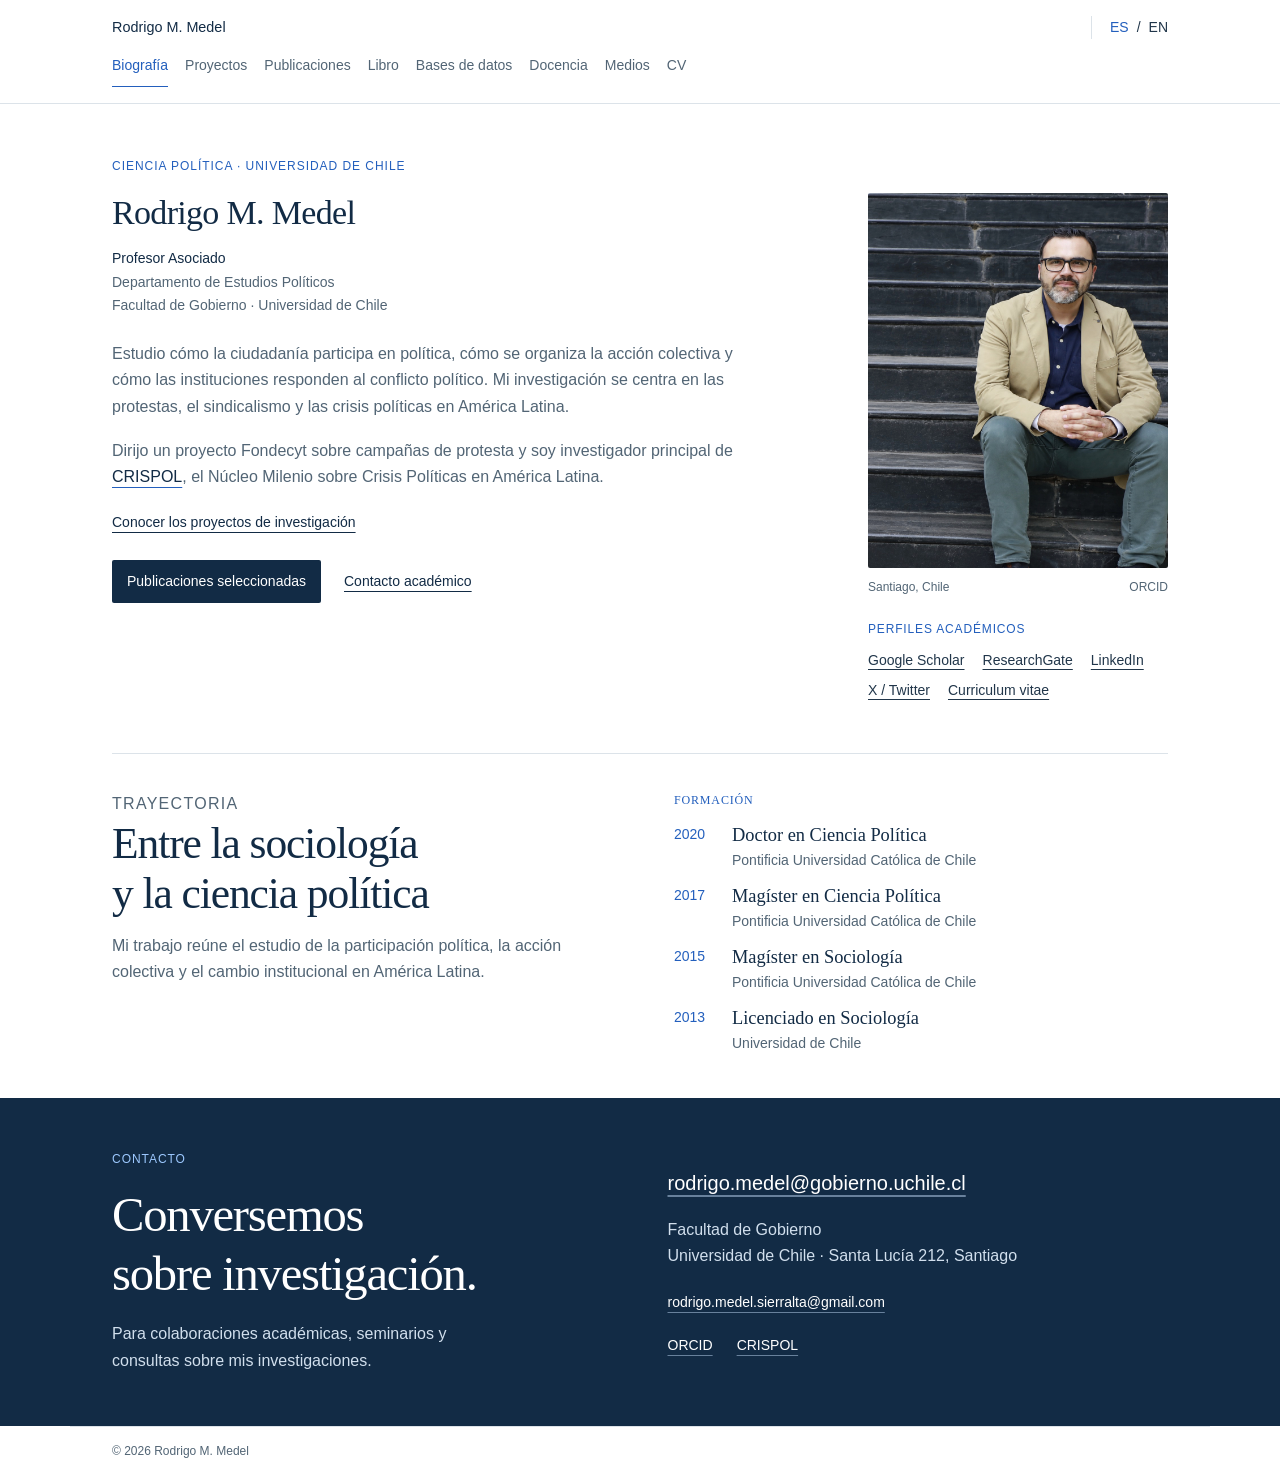
==== commit 9cde86eb: "Shorten Projects tab and move Datasets after Book across all pages" ====
--- a/index.html
+++ b/index.html
@@ -20,7 +20,7 @@
   
   <header class="rb-header"><div class="rb-container rb-header-inner">
     <a class="rb-brand" href="index.html">Rodrigo M. Medel</a>
-    <nav class="rb-nav" aria-label="Navegación principal"><a  aria-current="page" data-en="Biography" href="index.html">Biografía</a><a  data-en="Research Projects" href="investigacion.html">Proyectos de investigación</a><a href="bases-de-datos.html" data-en="Datasets">Bases de datos</a><a  data-en="Publications" href="publicaciones.html">Publicaciones</a><a  data-en="Book" href="libro.html">Libro</a><a  data-en="Teaching" href="docencia.html">Docencia</a><a  data-en="Media" href="medios.html">Medios</a><a  href="cv.html">CV</a></nav>
+    <nav class="rb-nav" aria-label="Navegación principal"><a  aria-current="page" data-en="Biography" href="index.html">Biografía</a><a  data-en="Projects" href="investigacion.html">Proyectos</a><a  data-en="Publications" href="publicaciones.html">Publicaciones</a><a  data-en="Book" href="libro.html">Libro</a><a href="bases-de-datos.html" data-en="Datasets">Bases de datos</a><a  data-en="Teaching" href="docencia.html">Docencia</a><a  data-en="Media" href="medios.html">Medios</a><a  href="cv.html">CV</a></nav>
     <div class="rb-languages" aria-label="Idioma"><button  type="button" data-lang="es" aria-pressed="true">ES</button><span>/</span><button  type="button" data-lang="en" aria-pressed="false">EN</button></div>
   </div></header>
   <main id="contenido">
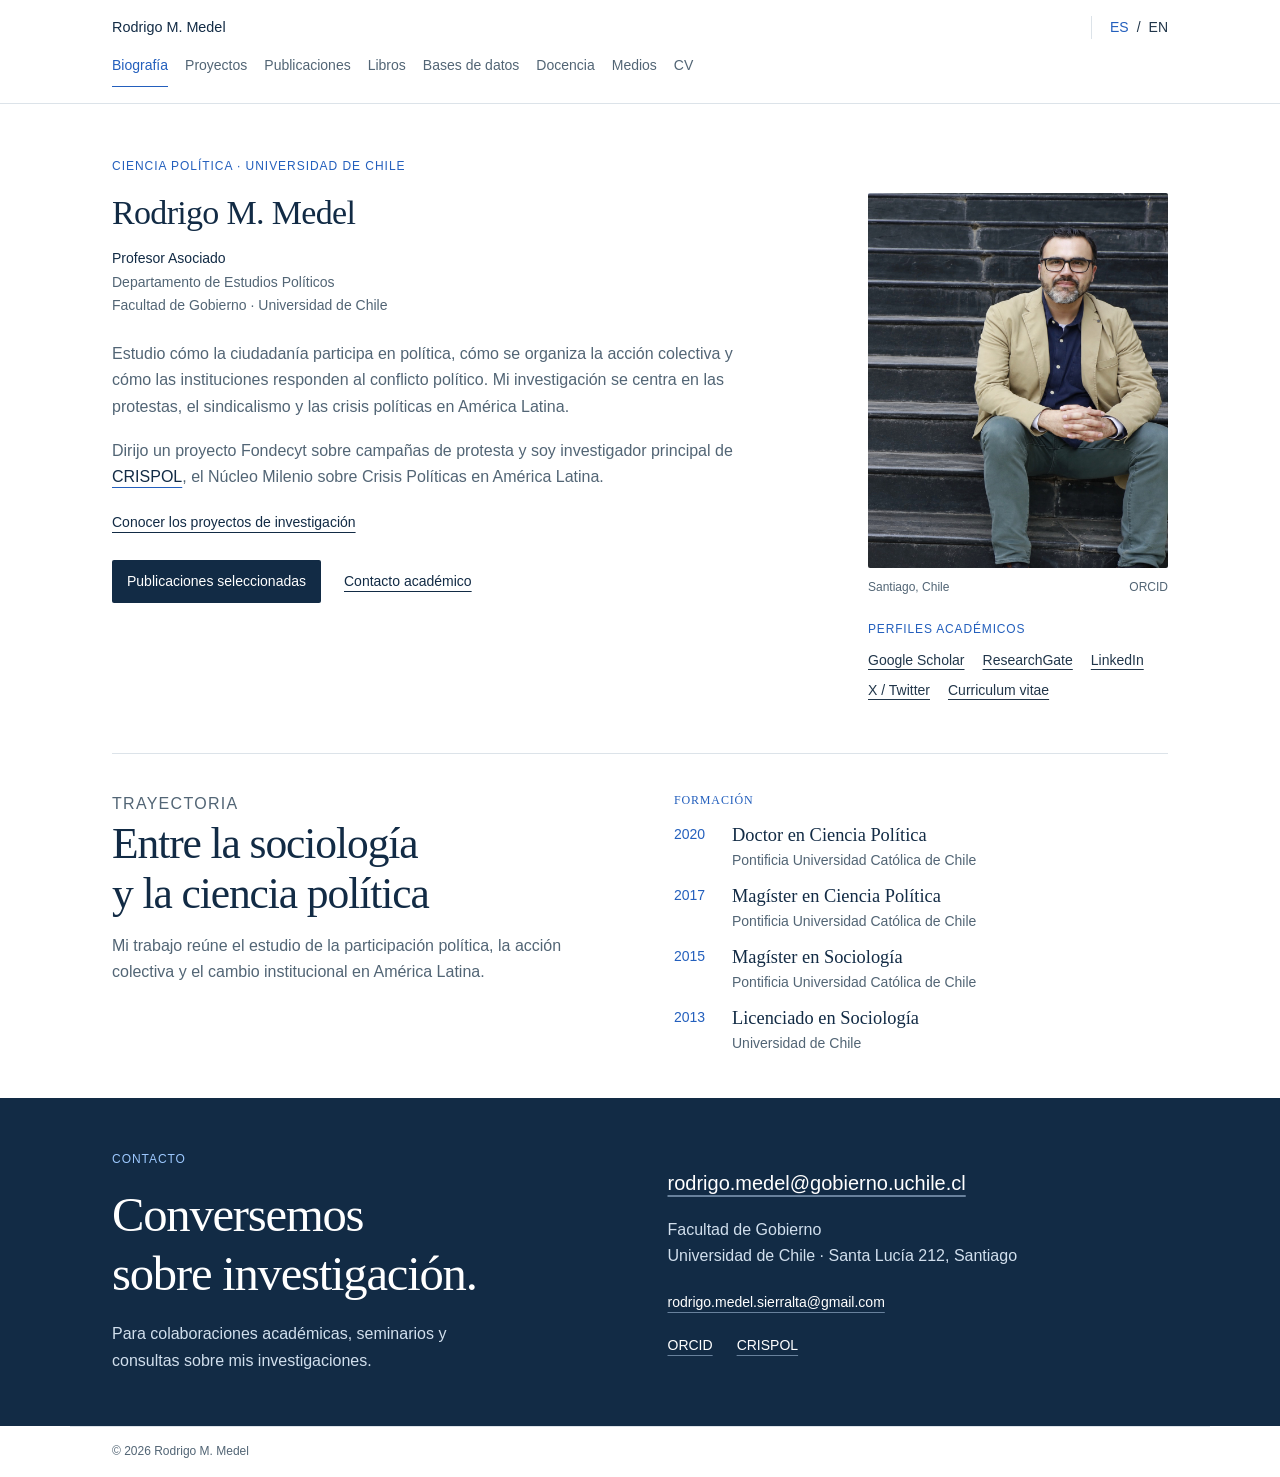
==== commit 4deb960e: "Add edited book on labor strikes and rename navigation to Books" ====
--- a/index.html
+++ b/index.html
@@ -10,7 +10,7 @@
   <meta property="og:description" content="Biografía, formación y contacto de Rodrigo M. Medel, profesor asociado de la Facultad de Gobierno, Universidad de Chile.">
   <meta property="og:type" content="website">
   <link rel="icon" type="image/svg+xml" href="data:image/svg+xml,%3Csvg xmlns='http://www.w3.org/2000/svg' viewBox='0 0 32 32'%3E%3Crect width='32' height='32' rx='4' fill='%23122b45'/%3E%3Ctext x='16' y='22' text-anchor='middle' font-family='Georgia,serif' font-size='20' fill='white'%3EM%3C/text%3E%3Cpath d='M6 27h20' stroke='%235aacff' stroke-width='2'/%3E%3C/svg%3E">
-  <link rel="stylesheet" href="styles.css?v=20261001-6">
+  <link rel="stylesheet" href="styles.css?v=20261001-8">
   <link rel="stylesheet" href="portada.css?v=20261001-6">
   <script src="script.js" defer></script>
   <script type="application/ld+json">{"@context":"https://schema.org","@type":"Person","name":"Rodrigo M. Medel","alternateName":"Rodrigo Medel Sierralta","jobTitle":"Profesor Asociado","affiliation":{"@type":"Organization","name":"Facultad de Gobierno, Universidad de Chile"},"sameAs":["https://orcid.org/0000-0002-6610-3809"],"knowsAbout":["Political participation","Social protest","Labor unions","Political crises","Latin America"]}</script>
@@ -20,7 +20,7 @@
   
   <header class="rb-header"><div class="rb-container rb-header-inner">
     <a class="rb-brand" href="index.html">Rodrigo M. Medel</a>
-    <nav class="rb-nav" aria-label="Navegación principal"><a  aria-current="page" data-en="Biography" href="index.html">Biografía</a><a  data-en="Projects" href="investigacion.html">Proyectos</a><a  data-en="Publications" href="publicaciones.html">Publicaciones</a><a  data-en="Book" href="libro.html">Libro</a><a href="bases-de-datos.html" data-en="Datasets">Bases de datos</a><a  data-en="Teaching" href="docencia.html">Docencia</a><a  data-en="Media" href="medios.html">Medios</a><a  href="cv.html">CV</a></nav>
+    <nav class="rb-nav" aria-label="Navegación principal"><a  aria-current="page" data-en="Biography" href="index.html">Biografía</a><a  data-en="Projects" href="investigacion.html">Proyectos</a><a  data-en="Publications" href="publicaciones.html">Publicaciones</a><a  data-en="Books" href="libro.html">Libros</a><a href="bases-de-datos.html" data-en="Datasets">Bases de datos</a><a  data-en="Teaching" href="docencia.html">Docencia</a><a  data-en="Media" href="medios.html">Medios</a><a  href="cv.html">CV</a></nav>
     <div class="rb-languages" aria-label="Idioma"><button  type="button" data-lang="es" aria-pressed="true">ES</button><span>/</span><button  type="button" data-lang="en" aria-pressed="false">EN</button></div>
   </div></header>
   <main id="contenido">
--- a/styles.css
+++ b/styles.css
@@ -19,3 +19,6 @@
 .biography-heading{font:600 .78rem/1.5 var(--sans);letter-spacing:.07em;text-transform:uppercase;color:var(--navy);margin:0 0 18px}
 .biography-text{padding-top:20px}
 @media(max-width:760px){.hero h1{font-size:clamp(1.6rem,5.2vw,1.85rem)}.biography-text{padding-top:14px}}
+
+/* Both edited books retain the established book-page heading format. */
+body[data-title-es="Libros"] .page-heading h2{font:clamp(2.5rem,5vw,4rem)/1.1 var(--serif);letter-spacing:-.035em;color:var(--navy);margin-bottom:20px}
